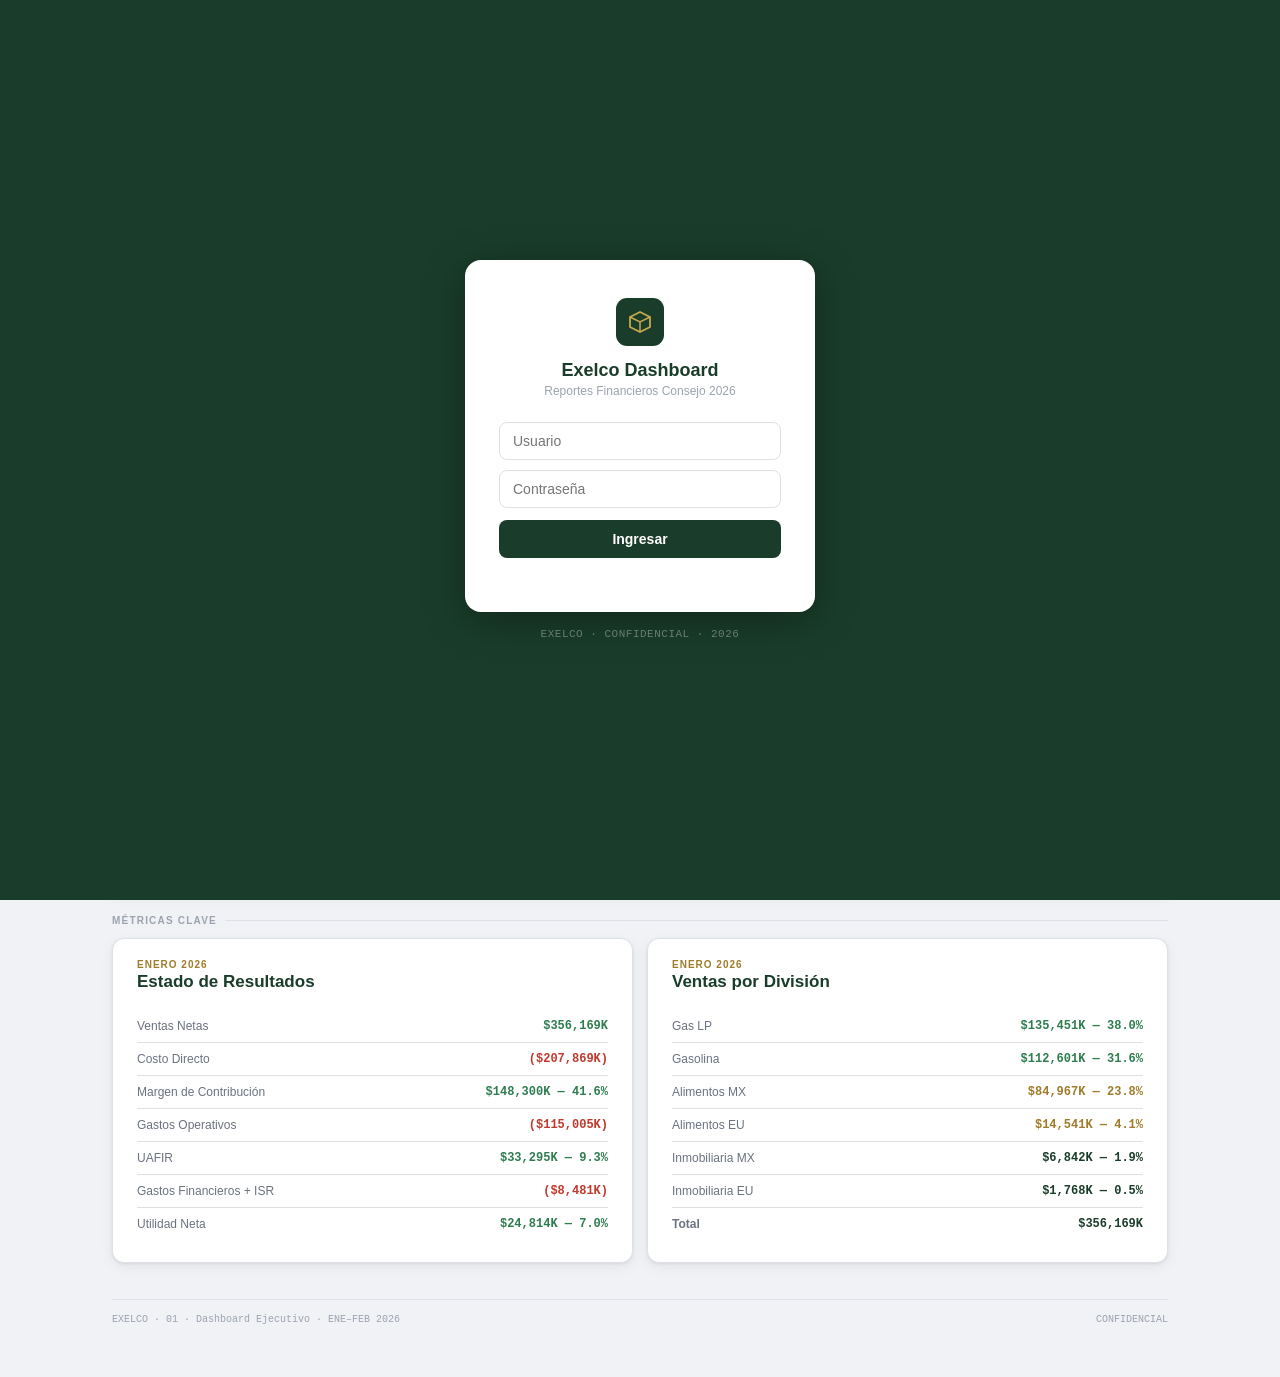
==== 01_resumen.html @ ba6253e7 "Add files via upload" ====
<!DOCTYPE html>
<html lang="es">
<head>
<meta charset="UTF-8"><meta name="viewport" content="width=device-width,initial-scale=1">
<title>01 · Dashboard Ejecutivo — Exelco 2026</title>
<link rel="stylesheet" href="styles.css">
<script src="auth.js"></script>
<script src="chart.min.js"></script>
</head>
<body>

<div id="lov">
  <div class="lbox">
    <div class="llogo"><svg width="24" height="24" viewBox="0 0 24 24" fill="none"><path d="M12 2L2 7v10l10 5 10-5V7L12 2z" stroke="#c9a84c" stroke-width="1.8" fill="none"/><path d="M12 22V12M2 7l10 5 10-5" stroke="#c9a84c" stroke-width="1.5"/></svg></div>
    <h2>Exelco Dashboard</h2><p>Reportes Financieros Consejo 2026</p>
    <input id="lu" class="lf" type="text" placeholder="Usuario" autocomplete="username">
    <input id="lp" class="lf" type="password" placeholder="Contraseña" autocomplete="current-password">
    <button class="lbtn" onclick="doLogin()">Ingresar</button>
    <div id="lerr" class="lerr"></div>
  </div>
  <div class="lbadge">EXELCO · CONFIDENCIAL · 2026</div>
</div>

<nav class="topbar">
  <div class="tb-logo">
    <svg width="20" height="20" viewBox="0 0 24 24" fill="none"><path d="M12 2L2 7v10l10 5 10-5V7L12 2z" stroke="#c9a84c" stroke-width="1.8" fill="none"/><path d="M12 22V12M2 7l10 5 10-5" stroke="#c9a84c" stroke-width="1.5"/></svg>
    <span class="tb-brand">EXELCO</span>
  </div>
  <div class="tb-nav">
    <a href="index.html" class="tb-link">Inicio</a>
    <a href="01_resumen.html" class="tb-link active">01 · Resumen</a>
    <a href="02_ventas.html" class="tb-link">02 · Ventas</a>
    <a href="03_pl_bridge.html" class="tb-link">03 · P&L</a>
    <a href="04_divisiones.html" class="tb-link">04 · Divisiones</a>
    <a href="05_energia.html" class="tb-link">05 · Energía</a>
    <a href="06_alimentos.html" class="tb-link">06 · Alimentos</a>
    <a href="07_inmobiliaria.html" class="tb-link">07 · Inmobiliaria</a>
    <a href="08_flujo.html" class="tb-link">08 · Flujo</a>
    <a href="09_deuda.html" class="tb-link">09 · Deuda</a>
    <a href="10_operaciones.html" class="tb-link">10 · Operaciones</a>
    <a href="11_cartera.html" class="tb-link">11 · Cartera</a>
  </div>
  <div class="tb-right">
    <span class="badge-c">ENE–FEB 2026</span>
    <button class="logoutb" onclick="doLogout()">Salir</button>
  </div>
</nav>

<main class="page">
  <div class="ph">
    <div class="ey">01 · Dashboard Ejecutivo</div>
    <h1>Resumen Financiero Consolidado</h1>
    <p class="sub">Indicadores clave de desempeño — Enero y Febrero 2026</p>
  </div>

  <!-- MONTH TABS -->
  <div class="mtabs">
    <button class="mtab on" onclick="goM('ene',this)">Enero 2026</button>
    <button class="mtab" onclick="goM('feb',this)">Febrero 2026</button>
    <button class="mtab" onclick="goM('cmp',this)">Ene vs Feb</button>
  </div>

  <!-- ENERO -->
  <div id="m-ene" class="mpnl on">
    <div class="kpis kpis4">
      <div class="kpi cg"><div class="lb">Ventas Netas</div><div class="vl">356,169</div><div class="dl neu">Miles MXN</div></div>
      <div class="kpi cgo"><div class="lb">UAFIR</div><div class="vl">33,295</div><div class="dl pos">Margen 9.3%</div></div>
      <div class="kpi cn"><div class="lb">UAFIR con Flujo Libre</div><div class="vl">40,173</div><div class="dl pos">Margen 11.3%</div></div>
      <div class="kpi cg"><div class="lb">Utilidad Neta</div><div class="vl">24,814</div><div class="dl pos">Margen 7.0%</div></div>
    </div>
    <div class="kpis kpis4">
      <div class="kpi cgr"><div class="lb">Costo Directo</div><div class="vl">207,869</div><div class="dl neu">58.4% de ventas</div></div>
      <div class="kpi cg"><div class="lb">Margen de Contribución</div><div class="vl">148,300</div><div class="dl pos">41.6% de ventas</div></div>
      <div class="kpi cgr"><div class="lb">Gastos Operativos</div><div class="vl">115,005</div><div class="dl neu">32.3% de ventas</div></div>
      <div class="kpi cgr"><div class="lb">Tipo de Cambio Prom.</div><div class="vl">17.33</div><div class="dl neu">MXN / USD</div></div>
    </div>

    <div class="cc">
      <div class="cc-head">
        <div><div class="ey">Enero 2026</div><h2>Composición del P&L</h2><p>De ventas a utilidad neta</p></div>
        <div class="leg">
          <div class="li"><div class="ld" style="background:#2e7d4f"></div>Ingresos / Positivo</div>
          <div class="li"><div class="ld" style="background:#c0392b"></div>Costos / Negativo</div>
        </div>
      </div>
      <div class="cw cw-md"><canvas id="plEne"></canvas></div>
      <div class="ins">
        <strong>Enero 2026:</strong> Ventas de <strong>$356,169K</strong> con margen de contribución del <strong>41.6%</strong>.
        Los gastos operativos de $115,005K comprimen el UAFIR a <strong>$33,295K (9.3%)</strong>.
        Tras gastos financieros e impuestos de $8,481K, la utilidad neta queda en <strong>$24,814K (7.0%)</strong>.
      </div>
    </div>

    <div class="sdiv">Métricas Clave</div>
    <div class="g2">
      <div class="cc" style="margin-bottom:0">
        <div class="cc-head"><div><div class="ey">Enero 2026</div><h2>Estado de Resultados</h2></div></div>
        <div class="mrow"><span class="mk">Ventas Netas</span><span class="mv p">$356,169K</span></div>
        <div class="mrow"><span class="mk">Costo Directo</span><span class="mv r">($207,869K)</span></div>
        <div class="mrow"><span class="mk">Margen de Contribución</span><span class="mv p">$148,300K — 41.6%</span></div>
        <div class="mrow"><span class="mk">Gastos Operativos</span><span class="mv r">($115,005K)</span></div>
        <div class="mrow"><span class="mk">UAFIR</span><span class="mv p">$33,295K — 9.3%</span></div>
        <div class="mrow"><span class="mk">Gastos Financieros + ISR</span><span class="mv r">($8,481K)</span></div>
        <div class="mrow"><span class="mk">Utilidad Neta</span><span class="mv p">$24,814K — 7.0%</span></div>
      </div>
      <div class="cc" style="margin-bottom:0">
        <div class="cc-head"><div><div class="ey">Enero 2026</div><h2>Ventas por División</h2></div></div>
        <div class="mrow"><span class="mk">Gas LP</span><span class="mv p">$135,451K — 38.0%</span></div>
        <div class="mrow"><span class="mk">Gasolina</span><span class="mv p">$112,601K — 31.6%</span></div>
        <div class="mrow"><span class="mk">Alimentos MX</span><span class="mv go">$84,967K — 23.8%</span></div>
        <div class="mrow"><span class="mk">Alimentos EU</span><span class="mv go">$14,541K — 4.1%</span></div>
        <div class="mrow"><span class="mk">Inmobiliaria MX</span><span class="mv">$6,842K — 1.9%</span></div>
        <div class="mrow"><span class="mk">Inmobiliaria EU</span><span class="mv">$1,768K — 0.5%</span></div>
        <div class="mrow"><span class="mk" style="font-weight:700">Total</span><span class="mv p" style="color:#1a3d2b">$356,169K</span></div>
      </div>
    </div>
  </div>

  <!-- FEBRERO -->
  <div id="m-feb" class="mpnl">
    <div class="kpis kpis4">
      <div class="kpi cr"><div class="lb">Ventas Netas</div><div class="vl">310,593</div><div class="dl neg">▼ −12.8% vs Ene</div></div>
      <div class="kpi cr"><div class="lb">UAFIR</div><div class="vl">17,338</div><div class="dl neg">Margen 5.6%</div></div>
      <div class="kpi cn"><div class="lb">UAFIR con Flujo Libre</div><div class="vl">24,324</div><div class="dl neg">Margen 7.8%</div></div>
      <div class="kpi cr"><div class="lb">Utilidad Neta</div><div class="vl">8,900</div><div class="dl neg">Margen 2.9%</div></div>
    </div>
    <div class="kpis kpis4">
      <div class="kpi cgr"><div class="lb">Costo Directo</div><div class="vl">184,196</div><div class="dl neu">59.3% de ventas</div></div>
      <div class="kpi cg"><div class="lb">Margen de Contribución</div><div class="vl">126,397</div><div class="dl neg">40.7% de ventas</div></div>
      <div class="kpi cgr"><div class="lb">Gastos Operativos</div><div class="vl">109,059</div><div class="dl neu">35.1% de ventas</div></div>
      <div class="kpi cgr"><div class="lb">Tipo de Cambio Prom.</div><div class="vl">17.22</div><div class="dl neg">▼ −0.65% vs Ene</div></div>
    </div>

    <div class="cc">
      <div class="cc-head">
        <div><div class="ey">Febrero 2026</div><h2>Composición del P&L</h2><p>De ventas a utilidad neta</p></div>
        <div class="leg">
          <div class="li"><div class="ld" style="background:#2e7d4f"></div>Ingresos / Positivo</div>
          <div class="li"><div class="ld" style="background:#c0392b"></div>Costos / Negativo</div>
        </div>
      </div>
      <div class="cw cw-md"><canvas id="plFeb"></canvas></div>
      <div class="ins">
        <strong>Febrero 2026:</strong> Las ventas caen a <strong>$310,593K (−12.8%)</strong> respecto a enero.
        El margen de contribución baja a <strong>40.7%</strong> y los gastos operativos de $109,059K representan el <strong>35.1%</strong> de ventas.
        La utilidad neta se comprime drásticamente a <strong>$8,900K (2.9%)</strong>, una caída del <strong>−64.1%</strong> vs enero.
      </div>
    </div>

    <div class="sdiv">Métricas Clave</div>
    <div class="g2">
      <div class="cc" style="margin-bottom:0">
        <div class="cc-head"><div><div class="ey">Febrero 2026</div><h2>Estado de Resultados</h2></div></div>
        <div class="mrow"><span class="mk">Ventas Netas</span><span class="mv r">$310,593K</span></div>
        <div class="mrow"><span class="mk">Costo Directo</span><span class="mv r">($184,196K)</span></div>
        <div class="mrow"><span class="mk">Margen de Contribución</span><span class="mv go">$126,397K — 40.7%</span></div>
        <div class="mrow"><span class="mk">Gastos Operativos</span><span class="mv r">($109,059K)</span></div>
        <div class="mrow"><span class="mk">UAFIR</span><span class="mv r">$17,338K — 5.6%</span></div>
        <div class="mrow"><span class="mk">Gastos Financieros + ISR</span><span class="mv r">($8,438K)</span></div>
        <div class="mrow"><span class="mk">Utilidad Neta</span><span class="mv r">$8,900K — 2.9%</span></div>
      </div>
      <div class="cc" style="margin-bottom:0">
        <div class="cc-head"><div><div class="ey">Febrero 2026</div><h2>Ventas por División</h2></div></div>
        <div class="mrow"><span class="mk">Gas LP</span><span class="mv r">$112,366K — 36.2%</span></div>
        <div class="mrow"><span class="mk">Gasolina</span><span class="mv go">$106,685K — 34.3%</span></div>
        <div class="mrow"><span class="mk">Alimentos MX</span><span class="mv r">$69,036K — 22.2%</span></div>
        <div class="mrow"><span class="mk">Alimentos EU</span><span class="mv go">$13,879K — 4.5%</span></div>
        <div class="mrow"><span class="mk">Inmobiliaria MX</span><span class="mv">$6,870K — 2.2%</span></div>
        <div class="mrow"><span class="mk">Inmobiliaria EU</span><span class="mv">$1,756K — 0.6%</span></div>
        <div class="mrow"><span class="mk" style="font-weight:700">Total</span><span class="mv r">$310,593K</span></div>
      </div>
    </div>
  </div>

  <!-- COMPARATIVO -->
  <div id="m-cmp" class="mpnl">
    <div class="kpis kpis4">
      <div class="kpi cr"><div class="lb">Δ Ventas</div><div class="vl">−45,576</div><div class="dl neg">▼ −12.8%</div></div>
      <div class="kpi cr"><div class="lb">Δ UAFIR</div><div class="vl">−15,957</div><div class="dl neg">▼ −47.9%</div></div>
      <div class="kpi cr"><div class="lb">Δ UAFIR FL</div><div class="vl">−15,849</div><div class="dl neg">▼ −39.5%</div></div>
      <div class="kpi cr"><div class="lb">Δ Utilidad Neta</div><div class="vl">−15,914</div><div class="dl neg">▼ −64.1%</div></div>
    </div>

    <div class="cc">
      <div class="cc-head">
        <div><div class="ey">Ene vs Feb 2026</div><h2>Comparativo de KPIs</h2><p>Enero contra Febrero 2026</p></div>
        <div class="leg">
          <div class="li"><div class="ld" style="background:#1a3d2b"></div>Enero 2026</div>
          <div class="li"><div class="ld" style="background:#c0392b"></div>Febrero 2026</div>
        </div>
      </div>
      <div class="cw"><canvas id="cmpChart"></canvas></div>
      <div class="ins">
        <strong>Caída sistémica en febrero:</strong> Todas las métricas clave muestran deterioro. Las ventas caen <strong>−12.8%</strong>,
        pero el impacto en rentabilidad es desproporcionado: el UAFIR cae <strong>−47.9%</strong> y la utilidad neta
        colapsa <strong>−64.1%</strong>, evidenciando el alto apalancamiento operativo de la empresa.
      </div>
    </div>

    <div class="sdiv">Tabla Comparativa Detallada</div>
    <div class="cc">
      <table class="dtbl">
        <thead>
          <tr>
            <th>Métrica</th>
            <th style="text-align:right">Enero 2026</th>
            <th style="text-align:right">Febrero 2026</th>
            <th style="text-align:right">Variación $</th>
            <th style="text-align:right">Variación %</th>
          </tr>
        </thead>
        <tbody>
          <tr><td class="metric">Ventas Netas</td><td style="text-align:right" class="ng">356,169</td><td style="text-align:right" class="nr">310,593</td><td style="text-align:right" class="nr">−45,576</td><td style="text-align:right"><span class="badge r">−12.8%</span></td></tr>
          <tr><td class="metric">Costo Directo</td><td style="text-align:right" class="nr">207,869</td><td style="text-align:right" class="nr">184,196</td><td style="text-align:right" class="ng">−23,673</td><td style="text-align:right"><span class="badge g">−11.4%</span></td></tr>
          <tr><td class="metric">Margen de Contribución</td><td style="text-align:right" class="ng">148,300</td><td style="text-align:right" class="nr">126,397</td><td style="text-align:right" class="nr">−21,903</td><td style="text-align:right"><span class="badge r">−14.8%</span></td></tr>
          <tr><td class="metric">% Margen</td><td style="text-align:right">41.6%</td><td style="text-align:right">40.7%</td><td style="text-align:right">−0.9 pp</td><td style="text-align:right">—</td></tr>
          <tr><td class="metric">Gastos Operativos</td><td style="text-align:right" class="nr">115,005</td><td style="text-align:right" class="nr">109,059</td><td style="text-align:right" class="ng">−5,946</td><td style="text-align:right"><span class="badge g">−5.2%</span></td></tr>
          <tr><td class="metric fw7">UAFIR</td><td style="text-align:right" class="ng fw7">33,295</td><td style="text-align:right" class="nr fw7">17,338</td><td style="text-align:right" class="nr fw7">−15,957</td><td style="text-align:right"><span class="badge r">−47.9%</span></td></tr>
          <tr><td class="metric">UAFIR FL</td><td style="text-align:right" class="ng">40,173</td><td style="text-align:right" class="nr">24,324</td><td style="text-align:right" class="nr">−15,849</td><td style="text-align:right"><span class="badge r">−39.5%</span></td></tr>
          <tr><td class="metric fw7">Utilidad Neta</td><td style="text-align:right" class="ng fw7">24,814</td><td style="text-align:right" class="nr fw7">8,900</td><td style="text-align:right" class="nr fw7">−15,914</td><td style="text-align:right"><span class="badge r">−64.1%</span></td></tr>
          <tr><td class="metric">Tipo de Cambio</td><td style="text-align:right">17.3310</td><td style="text-align:right">17.2193</td><td style="text-align:right" class="nr">−0.1117</td><td style="text-align:right"><span class="badge r">−0.6%</span></td></tr>
        </tbody>
      </table>
    </div>
  </div>

  <div class="foot">
    <span>EXELCO · 01 · Dashboard Ejecutivo · ENE–FEB 2026</span>
    <span>CONFIDENCIAL</span>
  </div>
</main>

<script>
const G = {g800:'#1a3d2b',g700:'#1f5c37',g600:'#2e7d4f',gold:'#c9a84c',navy:'#1e3a5f',red:'#c0392b',gray:'#9ca3af'};

// P&L waterfall helper
function makeWaterfall(ctx, labels, vals, colors){
  const bases=[];let run=0;
  vals.forEach((v,i)=>{
    if(i===0||i===vals.length-1){bases.push(0);}
    else{bases.push(run);}
    if(v>0)run+=v; else run+=v;
  });
  // recalc properly
  const b2=[]; let cum=0;
  vals.forEach((v,i)=>{
    if(i===0){b2.push(0);cum=v;}
    else if(i===vals.length-1){b2.push(0);}
    else{
      if(v<0){b2.push(cum+v);cum+=v;}
      else{b2.push(cum);cum+=v;}
    }
  });
  return new Chart(ctx,{
    type:'bar',
    data:{
      labels,
      datasets:[
        {data:b2,backgroundColor:'transparent',stack:'s'},
        {data:vals.map(v=>Math.abs(v)),backgroundColor:colors,stack:'s',borderRadius:3}
      ]
    },
    options:{
      responsive:true,maintainAspectRatio:false,
      plugins:{legend:{display:false},tooltip:{callbacks:{label:c=>c.datasetIndex===1?'$'+vals[c.dataIndex].toLocaleString()+'K':''}}},
      scales:{x:{stacked:true,grid:{display:false}},y:{stacked:true,grid:{color:'#f0f0f0'},ticks:{callback:v=>v.toLocaleString()}}}
    }
  });
}

document.addEventListener('DOMContentLoaded',()=>{
  const eneVals=[356169,-207869,148300,-115005,33295,-8481,24814];
  const eneColors=[G.g600,G.red,G.g600,G.red,G.g600,G.red,G.g800];
  const eneLabels=['Ventas','Costo Dir.','M. Contrib.','OpEx','UAFIR','Fin+ISR','Ut. Neta'];
  makeWaterfall(document.getElementById('plEne'),eneLabels,eneVals,eneColors);

  const febVals=[310593,-184196,126397,-109059,17338,-8438,8900];
  const febColors=[G.red,G.red,G.red,G.red,G.red,G.red,G.red];
  makeWaterfall(document.getElementById('plFeb'),eneLabels,febVals,febColors);

  new Chart(document.getElementById('cmpChart'),{
    type:'bar',
    data:{
      labels:['Ventas Netas','UAFIR','UAFIR FL','Utilidad Neta'],
      datasets:[
        {label:'Enero 2026',data:[356169,33295,40173,24814],backgroundColor:G.g800,borderRadius:4},
        {label:'Febrero 2026',data:[310593,17338,24324,8900],backgroundColor:G.red,borderRadius:4}
      ]
    },
    options:{
      responsive:true,maintainAspectRatio:false,
      plugins:{legend:{display:false}},
      scales:{x:{grid:{display:false}},y:{grid:{color:'#f0f0f0'},ticks:{callback:v=>v.toLocaleString()}}}
    }
  });
});
</script>
</body>
</html>
---- styles.css ----
/* ═══════════════════════════════════════════
   EXELCO BRAND TOKENS & SHARED STYLES 2026
═══════════════════════════════════════════ */
:root{
  --g900:#0d1f16;--g800:#1a3d2b;--g700:#1f5c37;--g600:#2e7d4f;
  --g100:#e8f4ec;--g050:#f4faf6;
  --gold:#c9a84c;--gold-d:#a07c2a;--gold-l:#f5ecd0;
  --navy:#1e3a5f;--navy-l:#2b4f82;
  --gbar:#9b9ea0;
  --gray100:#f5f5f5;--gray200:#e9e9e9;--gray400:#9ca3af;
  --gray600:#6b7280;--gray800:#1f2937;
  --red:#c0392b;--red-l:#fde8e6;
  --amber:#d97706;--amber-l:#fef3c7;
  --bg:#f0f2f5;--card:#fff;--brd:#dde1e7;
  --sh:0 1px 3px rgba(0,0,0,.07),0 4px 14px rgba(0,0,0,.06);
  --r:10px;--tr:.16s cubic-bezier(.4,0,.2,1);
}
*,*::before,*::after{box-sizing:border-box;margin:0;padding:0}
body{font-family:'Inter',-apple-system,BlinkMacSystemFont,'Segoe UI',sans-serif;background:var(--bg);color:var(--gray800);min-height:100vh}
button{cursor:pointer;font-family:inherit;border:none;background:none}

/* LOGIN */
#lov{position:fixed;inset:0;z-index:9999;background:var(--g800);display:flex;align-items:center;justify-content:center;flex-direction:column;gap:0}
#lov.hide{display:none}
.lbox{background:#fff;border-radius:16px;padding:38px 34px 30px;width:100%;max-width:350px;box-shadow:0 8px 40px rgba(0,0,0,.35);text-align:center}
.llogo{width:48px;height:48px;background:var(--g800);border-radius:11px;display:flex;align-items:center;justify-content:center;margin:0 auto 14px}
.lbox h2{font-size:18px;font-weight:800;color:var(--g800);margin-bottom:3px}
.lbox p{font-size:12px;color:var(--gray400);margin-bottom:24px}
.lf{width:100%;padding:10px 13px;border:1.5px solid var(--brd);border-radius:8px;font-size:14px;font-family:inherit;color:var(--gray800);outline:none;transition:border var(--tr);margin-bottom:10px;display:block}
.lf:focus{border-color:var(--g700)}
.lbtn{width:100%;padding:11px;background:var(--g800);color:#fff;border-radius:8px;font-size:14px;font-weight:700;transition:background var(--tr);margin-top:2px}
.lbtn:hover{background:var(--g700)}
.lerr{font-size:12px;color:var(--red);margin-top:9px;min-height:15px;font-weight:500}
.lbadge{margin-top:16px;font-size:11px;color:rgba(255,255,255,.35);font-family:'Courier New',monospace;letter-spacing:.5px}

/* TOPBAR */
.topbar{background:var(--g900);border-bottom:3px solid var(--gold);height:50px;padding:0 16px;display:flex;align-items:center;gap:0;position:sticky;top:0;z-index:100;box-shadow:0 2px 12px rgba(0,0,0,.3);overflow:hidden}
.tb-logo{display:flex;align-items:center;gap:8px;padding:0 12px 0 4px;border-right:1px solid rgba(255,255,255,.12);margin-right:8px;flex-shrink:0}
.tb-brand{font-size:14px;font-weight:800;color:#fff;letter-spacing:-.2px}
.tb-nav{display:flex;gap:0;overflow-x:auto;flex:1;scrollbar-width:none}
.tb-nav::-webkit-scrollbar{display:none}
.tb-link{font-size:11px;font-weight:600;color:rgba(255,255,255,.55);padding:0 11px;height:50px;display:flex;align-items:center;white-space:nowrap;border-bottom:2px solid transparent;transition:all var(--tr);text-decoration:none}
.tb-link:hover{color:rgba(255,255,255,.9);background:rgba(255,255,255,.06)}
.tb-link.active{color:var(--gold);border-bottom-color:var(--gold)}
.tb-right{display:flex;align-items:center;gap:8px;flex-shrink:0;margin-left:8px;padding-left:8px;border-left:1px solid rgba(255,255,255,.12)}
.badge-c{background:rgba(201,168,76,.18);color:var(--gold);border:1px solid rgba(201,168,76,.3);font-size:10px;padding:2px 8px;border-radius:20px;font-family:'Courier New',monospace;letter-spacing:.4px;font-weight:600}
.logoutb{font-size:11px;color:rgba(255,255,255,.4);padding:3px 9px;border:1px solid rgba(255,255,255,.14);border-radius:5px;transition:all var(--tr)}
.logoutb:hover{color:rgba(255,255,255,.75);border-color:rgba(255,255,255,.28)}
.accent-bar{height:3px;background:linear-gradient(90deg,var(--gold) 0%,#e8d5a0 55%,transparent 100%)}

/* PAGE */
.page{max-width:1100px;margin:0 auto;padding:24px 22px 52px}
.ph{margin-bottom:22px}
.ph .ey{font-size:10px;text-transform:uppercase;letter-spacing:1.3px;color:var(--gold-d);font-weight:700;margin-bottom:4px}
.ph h1{font-size:22px;font-weight:800;color:var(--g800);line-height:1.2}
.ph .sub{font-size:12px;color:var(--gray600);margin-top:3px}

/* MONTH TABS */
.mtabs{display:flex;gap:3px;background:var(--gray200);padding:3px;border-radius:9px;width:fit-content;margin-bottom:22px}
.mtab{padding:7px 20px;border-radius:6px;font-size:12px;font-weight:600;color:var(--gray600);transition:all var(--tr)}
.mtab:hover{background:rgba(255,255,255,.6);color:var(--g800)}
.mtab.on{background:var(--g800);color:#fff;box-shadow:0 2px 7px rgba(26,61,43,.3)}
.mpnl{display:none}.mpnl.on{display:block}

/* KPI STRIP */
.kpis{display:grid;grid-template-columns:repeat(3,1fr);gap:12px;margin-bottom:18px}
.kpis4{grid-template-columns:repeat(4,1fr)}
.kpi{background:var(--card);border:1px solid var(--brd);border-radius:var(--r);padding:15px 17px;box-shadow:var(--sh);position:relative;overflow:hidden}
.kpi::before{content:'';position:absolute;top:0;left:0;right:0;height:3px}
.kpi.cg::before{background:var(--g600)}.kpi.cn::before{background:var(--navy)}
.kpi.cgr::before{background:var(--gbar)}.kpi.cr::before{background:var(--red)}
.kpi.cgo::before{background:var(--gold)}.kpi.cam::before{background:var(--amber)}
.kpi .lb{font-size:10px;text-transform:uppercase;letter-spacing:.8px;color:var(--gray400);font-weight:700;margin-bottom:5px}
.kpi .vl{font-size:24px;font-weight:800;line-height:1;font-family:'Courier New',monospace}
.kpi.cg .vl{color:var(--g700)}.kpi.cn .vl{color:var(--navy)}
.kpi.cgr .vl{color:var(--gbar)}.kpi.cr .vl{color:var(--red)}
.kpi.cgo .vl{color:var(--gold-d)}.kpi.cam .vl{color:var(--amber)}
.kpi .dl{font-size:11px;font-weight:600;margin-top:6px;display:flex;align-items:center;gap:4px}
.dl.neg{color:var(--red)}.dl.pos{color:var(--g600)}.dl.neu{color:var(--gray600)}

/* CHART CARD */
.cc{background:var(--card);border:1px solid var(--brd);border-radius:12px;box-shadow:var(--sh);padding:20px 24px 22px;margin-bottom:14px}
.cc-head{display:flex;align-items:flex-start;justify-content:space-between;margin-bottom:18px;flex-wrap:wrap;gap:10px}
.cc-head .ey{font-size:10px;text-transform:uppercase;letter-spacing:1px;color:var(--gold-d);font-weight:700;margin-bottom:2px}
.cc-head h2{font-size:17px;font-weight:800;color:var(--g800)}
.cc-head p{font-size:12px;color:var(--gray600);margin-top:2px}
.leg{display:flex;gap:12px;flex-wrap:wrap;align-self:flex-start}
.li{display:flex;align-items:center;gap:5px;font-size:11px;color:var(--gray600);font-weight:500}
.ld{width:10px;height:10px;border-radius:2px;flex-shrink:0}
.cw{position:relative;height:320px}
.cw-sm{height:220px}.cw-md{height:280px}.cw-lg{height:380px}

/* INSIGHT BOX */
.ins{background:var(--g050);border-left:4px solid var(--gold);border-radius:0 7px 7px 0;padding:12px 16px;margin-top:14px;font-size:12px;color:var(--gray800);line-height:1.65}
.ins strong{color:var(--g800)}

/* GRIDS */
.g2{display:grid;grid-template-columns:1fr 1fr;gap:14px;margin-bottom:14px}
.g3{display:grid;grid-template-columns:repeat(3,1fr);gap:14px;margin-bottom:14px}

/* METRIC ROW */
.mrow{display:flex;justify-content:space-between;align-items:center;padding:9px 0;border-bottom:1px solid var(--brd)}
.mrow:last-child{border-bottom:none}
.mrow .mk{font-size:12px;color:var(--gray600);font-weight:500}
.mrow .mv{font-size:12px;font-weight:700;font-family:'Courier New',monospace;color:var(--g800)}
.mrow .mv.r{color:var(--red)}.mrow .mv.go{color:var(--gold-d)}.mrow .mv.p{color:var(--g600)}

/* DIVISION CARD */
.divc{background:var(--card);border:1px solid var(--brd);border-radius:var(--r);padding:18px 20px;box-shadow:var(--sh)}
.divc .dtitle{font-size:14px;font-weight:800;color:var(--g800);margin-bottom:3px}
.divc .dsub{font-size:11px;color:var(--gray600);margin-bottom:12px}
.divc .dval{font-size:22px;font-weight:800;font-family:'Courier New',monospace;color:var(--g800)}
.dmarg{display:inline-block;font-size:12px;font-weight:700;padding:3px 10px;border-radius:20px;margin-top:6px}
.dmarg.g{background:var(--g100);color:var(--g700)}
.dmarg.go{background:var(--gold-l);color:var(--gold-d)}
.dmarg.n{background:#e8f0fa;color:var(--navy)}

/* SECTION LABEL */
.sdiv{font-size:10px;text-transform:uppercase;letter-spacing:1.2px;color:var(--gray400);font-weight:700;margin:20px 0 12px;display:flex;align-items:center;gap:8px}
.sdiv::after{content:'';flex:1;height:1px;background:var(--brd)}

/* TABLE */
.dtbl{width:100%;border-collapse:collapse;font-size:12px}
.dtbl th{padding:8px 12px;text-align:left;font-size:10px;text-transform:uppercase;letter-spacing:.7px;background:var(--gray100);color:var(--gray600);font-family:inherit;font-weight:700}
.dtbl th:first-child{border-radius:6px 0 0 6px}.dtbl th:last-child{border-radius:0 6px 6px 0}
.dtbl td{padding:9px 12px;border-bottom:1px solid var(--brd);font-family:'Courier New',monospace}
.dtbl tbody tr:last-child td{border-bottom:none}
.dtbl .metric{font-family:inherit;font-weight:600;color:var(--gray800)}
.dtbl .ng{color:var(--g700)}.dtbl .nr{color:var(--red)}.dtbl .ngo{color:var(--gold-d)}.dtbl .np{color:var(--g600)}
.dtbl .fw7{font-weight:700}
.badge{display:inline-block;font-size:10px;font-weight:700;padding:2px 8px;border-radius:4px;font-family:inherit}
.badge.g{background:var(--g100);color:var(--g700)}
.badge.r{background:var(--red-l);color:var(--red)}
.badge.go{background:var(--gold-l);color:var(--gold-d)}

/* PROGRESS BAR */
.prog-row{display:flex;align-items:center;gap:10px;margin-bottom:8px}
.prog-lbl{font-size:11px;color:var(--gray800);font-weight:500;width:130px;flex-shrink:0}
.prog-bar{flex:1;height:7px;background:var(--gray200);border-radius:4px;overflow:hidden}
.prog-fill{height:100%;border-radius:4px}
.prog-val{font-size:11px;font-weight:700;font-family:'Courier New',monospace;width:50px;text-align:right;flex-shrink:0}

/* FOOTER */
.foot{margin-top:36px;padding-top:14px;border-top:1px solid var(--brd);display:flex;justify-content:space-between;align-items:center;font-size:10px;color:var(--gray400);font-family:'Courier New',monospace;flex-wrap:wrap;gap:6px}

/* INDEX CARDS */
.hub{display:grid;grid-template-columns:repeat(auto-fill,minmax(220px,1fr));gap:16px;margin-top:24px}
.hub-card{background:var(--card);border:1px solid var(--brd);border-radius:12px;padding:20px;box-shadow:var(--sh);text-decoration:none;color:inherit;transition:all var(--tr);display:block}
.hub-card:hover{transform:translateY(-2px);box-shadow:0 4px 20px rgba(0,0,0,.12);border-color:var(--gold)}
.hub-card .hnum{font-size:11px;font-weight:700;color:var(--gold-d);margin-bottom:6px;font-family:'Courier New',monospace}
.hub-card .hico{font-size:28px;margin-bottom:8px}
.hub-card .htitle{font-size:14px;font-weight:800;color:var(--g800);margin-bottom:4px}
.hub-card .hdesc{font-size:11px;color:var(--gray600);line-height:1.5}
.hub-card .hbadge{margin-top:12px;font-size:10px;font-weight:600;padding:3px 8px;border-radius:20px;background:var(--g100);color:var(--g700);display:inline-block}

@media(max-width:680px){
  .kpis,.kpis4{grid-template-columns:1fr 1fr}
  .g2,.g3{grid-template-columns:1fr}
  .mtab{padding:6px 12px;font-size:11px}
}
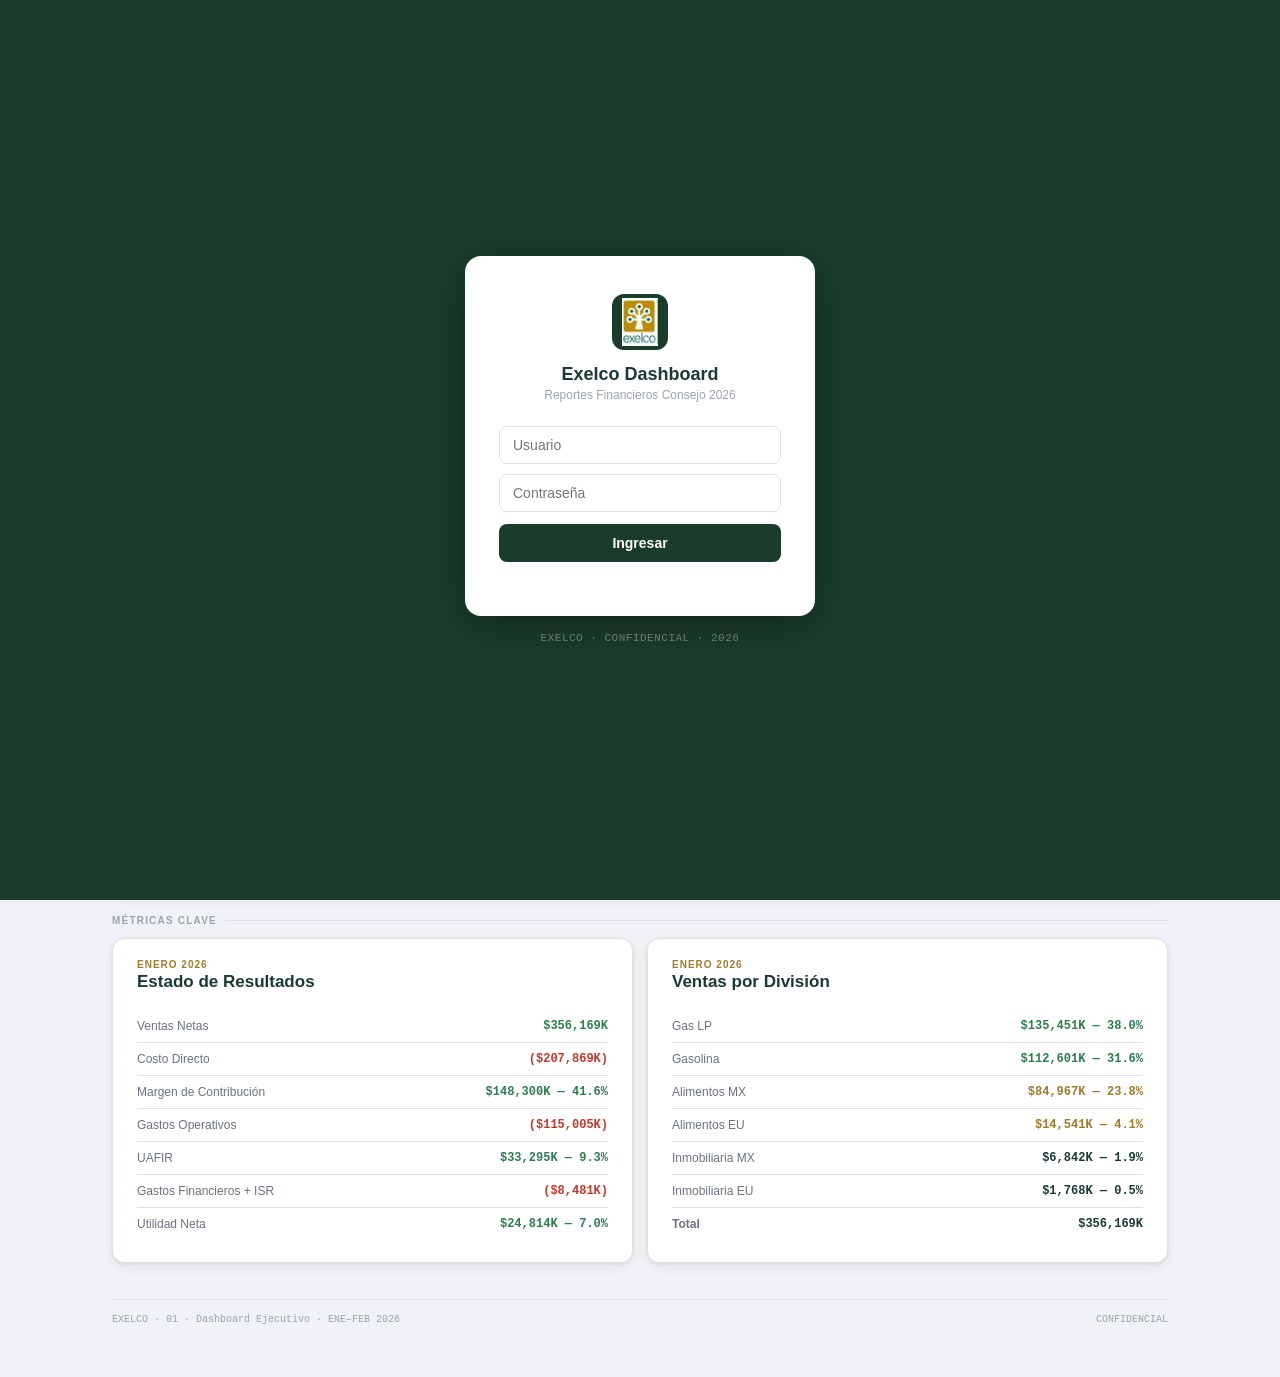
==== commit 1047f1f9: "Add files via upload" ====
--- a/01_resumen.html
+++ b/01_resumen.html
@@ -2,6 +2,7 @@
 <html lang="es">
 <head>
 <meta charset="UTF-8"><meta name="viewport" content="width=device-width,initial-scale=1">
+<link rel="icon" href="exelco.ico" type="image/x-icon">
 <title>01 · Dashboard Ejecutivo — Exelco 2026</title>
 <link rel="stylesheet" href="styles.css">
 <script src="auth.js"></script>
@@ -11,7 +12,7 @@
 
 <div id="lov">
   <div class="lbox">
-    <div class="llogo"><svg width="24" height="24" viewBox="0 0 24 24" fill="none"><path d="M12 2L2 7v10l10 5 10-5V7L12 2z" stroke="#c9a84c" stroke-width="1.8" fill="none"/><path d="M12 22V12M2 7l10 5 10-5" stroke="#c9a84c" stroke-width="1.5"/></svg></div>
+    <div class="llogo"><img src="exelco.ico" class="lico-img" alt="Exelco"></div>
     <h2>Exelco Dashboard</h2><p>Reportes Financieros Consejo 2026</p>
     <input id="lu" class="lf" type="text" placeholder="Usuario" autocomplete="username">
     <input id="lp" class="lf" type="password" placeholder="Contraseña" autocomplete="current-password">
@@ -23,7 +24,7 @@
 
 <nav class="topbar">
   <div class="tb-logo">
-    <svg width="20" height="20" viewBox="0 0 24 24" fill="none"><path d="M12 2L2 7v10l10 5 10-5V7L12 2z" stroke="#c9a84c" stroke-width="1.8" fill="none"/><path d="M12 22V12M2 7l10 5 10-5" stroke="#c9a84c" stroke-width="1.5"/></svg>
+    <img src="exelco.ico" class="tb-ico" alt="Exelco">
     <span class="tb-brand">EXELCO</span>
   </div>
   <div class="tb-nav">
--- a/styles.css
+++ b/styles.css
@@ -23,7 +23,8 @@
 #lov{position:fixed;inset:0;z-index:9999;background:var(--g800);display:flex;align-items:center;justify-content:center;flex-direction:column;gap:0}
 #lov.hide{display:none}
 .lbox{background:#fff;border-radius:16px;padding:38px 34px 30px;width:100%;max-width:350px;box-shadow:0 8px 40px rgba(0,0,0,.35);text-align:center}
-.llogo{width:48px;height:48px;background:var(--g800);border-radius:11px;display:flex;align-items:center;justify-content:center;margin:0 auto 14px}
+.llogo{width:56px;height:56px;background:var(--g800);border-radius:12px;display:flex;align-items:center;justify-content:center;margin:0 auto 14px;overflow:hidden;padding:4px}
+.lico-img{width:100%;height:100%;object-fit:contain;display:block}
 .lbox h2{font-size:18px;font-weight:800;color:var(--g800);margin-bottom:3px}
 .lbox p{font-size:12px;color:var(--gray400);margin-bottom:24px}
 .lf{width:100%;padding:10px 13px;border:1.5px solid var(--brd);border-radius:8px;font-size:14px;font-family:inherit;color:var(--gray800);outline:none;transition:border var(--tr);margin-bottom:10px;display:block}
@@ -36,6 +37,7 @@
 /* TOPBAR */
 .topbar{background:var(--g900);border-bottom:3px solid var(--gold);height:50px;padding:0 16px;display:flex;align-items:center;gap:0;position:sticky;top:0;z-index:100;box-shadow:0 2px 12px rgba(0,0,0,.3);overflow:hidden}
 .tb-logo{display:flex;align-items:center;gap:8px;padding:0 12px 0 4px;border-right:1px solid rgba(255,255,255,.12);margin-right:8px;flex-shrink:0}
+.tb-ico{width:26px;height:26px;object-fit:contain;display:block;flex-shrink:0}
 .tb-brand{font-size:14px;font-weight:800;color:#fff;letter-spacing:-.2px}
 .tb-nav{display:flex;gap:0;overflow-x:auto;flex:1;scrollbar-width:none}
 .tb-nav::-webkit-scrollbar{display:none}
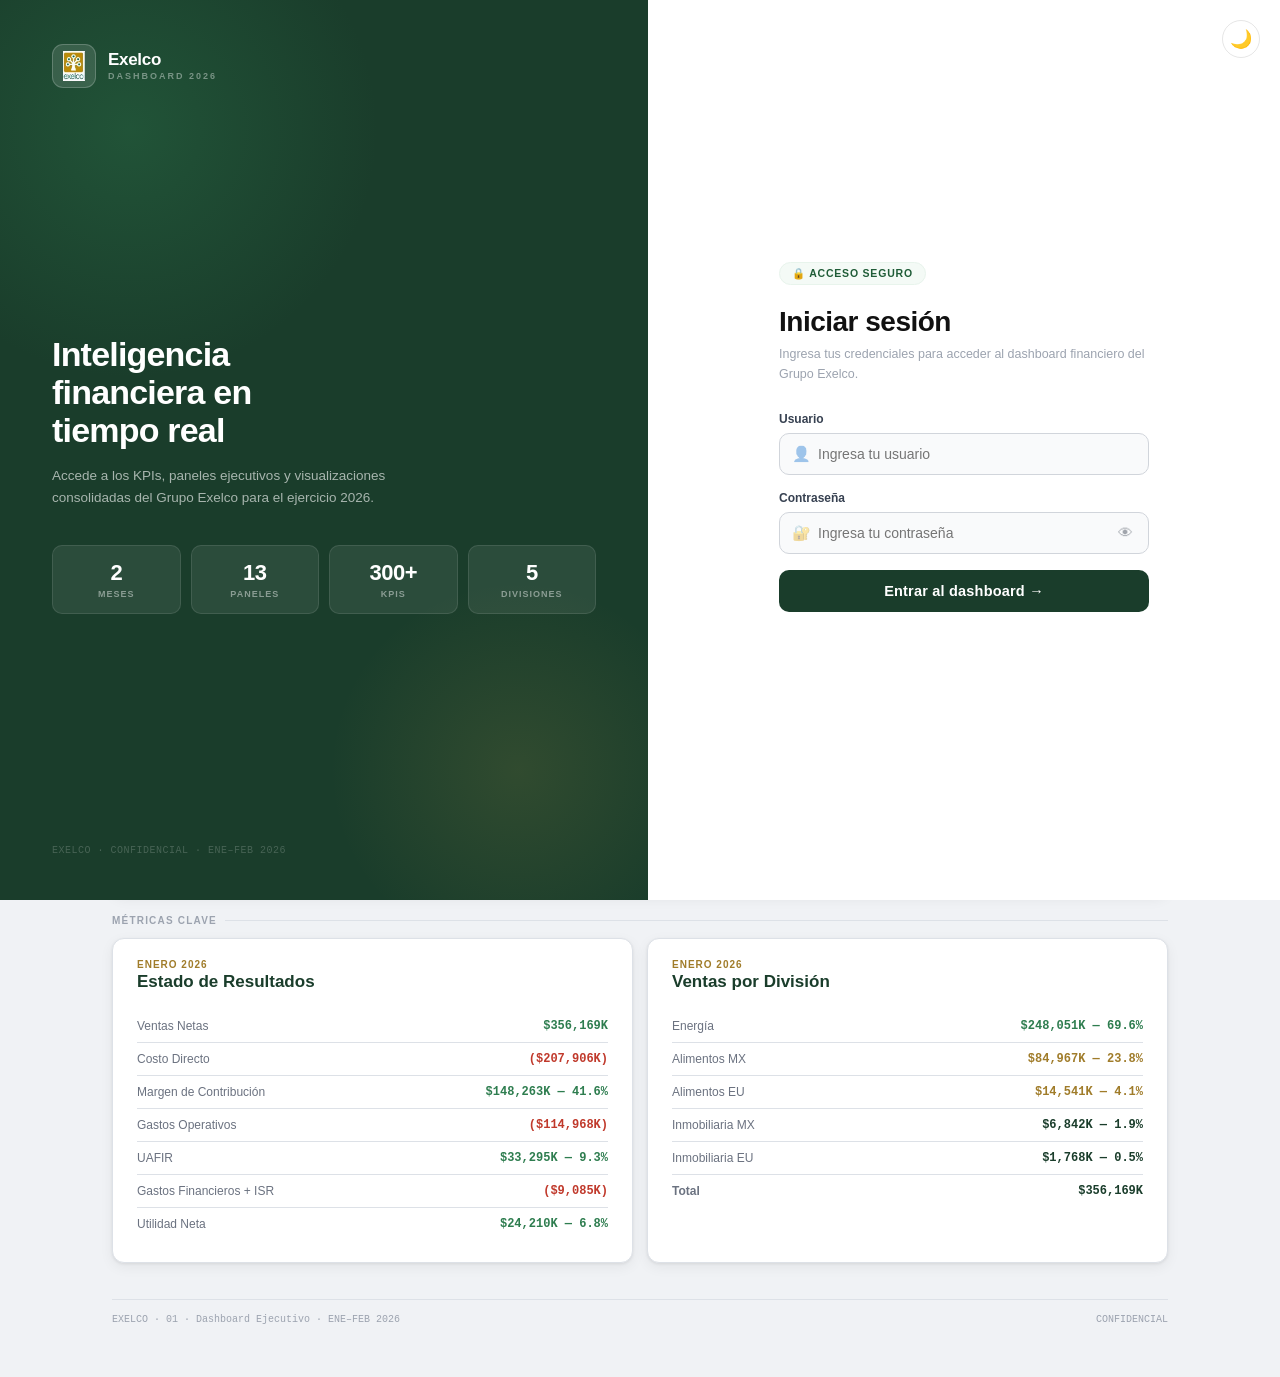
==== commit 231fd28c: "Add files via upload" ====
--- a/01_resumen.html
+++ b/01_resumen.html
@@ -31,12 +31,14 @@
     <a href="index.html" class="tb-link">Inicio</a>
     <a href="01_resumen.html" class="tb-link active">01 · Resumen</a>
     <a href="02_ventas.html" class="tb-link">02 · Ventas</a>
-    <a href="03_pl_bridge.html" class="tb-link">03 · P&L</a>
+    <a href="02b_tendencias.html" class="tb-link">02b · Tendencias</a>
+    <a href="03_pl_bridge.html" class="tb-link">03 · E.R.</a>
     <a href="04_divisiones.html" class="tb-link">04 · Divisiones</a>
     <a href="05_energia.html" class="tb-link">05 · Energía</a>
     <a href="06_alimentos.html" class="tb-link">06 · Alimentos</a>
     <a href="07_inmobiliaria.html" class="tb-link">07 · Inmobiliaria</a>
     <a href="08_flujo.html" class="tb-link">08 · Flujo</a>
+    <a href="08b_flujo_corp.html" class="tb-link">08b · F.Corp</a>
     <a href="09_deuda.html" class="tb-link">09 · Deuda</a>
     <a href="10_operaciones.html" class="tb-link">10 · Operaciones</a>
     <a href="11_cartera.html" class="tb-link">11 · Cartera</a>
@@ -66,19 +68,19 @@
     <div class="kpis kpis4">
       <div class="kpi cg"><div class="lb">Ventas Netas</div><div class="vl">356,169</div><div class="dl neu">Miles MXN</div></div>
       <div class="kpi cgo"><div class="lb">UAFIR</div><div class="vl">33,295</div><div class="dl pos">Margen 9.3%</div></div>
-      <div class="kpi cn"><div class="lb">UAFIR con Flujo Libre</div><div class="vl">40,173</div><div class="dl pos">Margen 11.3%</div></div>
-      <div class="kpi cg"><div class="lb">Utilidad Neta</div><div class="vl">24,814</div><div class="dl pos">Margen 7.0%</div></div>
-    </div>
-    <div class="kpis kpis4">
-      <div class="kpi cgr"><div class="lb">Costo Directo</div><div class="vl">207,869</div><div class="dl neu">58.4% de ventas</div></div>
-      <div class="kpi cg"><div class="lb">Margen de Contribución</div><div class="vl">148,300</div><div class="dl pos">41.6% de ventas</div></div>
-      <div class="kpi cgr"><div class="lb">Gastos Operativos</div><div class="vl">115,005</div><div class="dl neu">32.3% de ventas</div></div>
-      <div class="kpi cgr"><div class="lb">Tipo de Cambio Prom.</div><div class="vl">17.33</div><div class="dl neu">MXN / USD</div></div>
+      <div class="kpi cn"><div class="lb">UAFIR con Flujo Libre</div><div class="vl">40,174</div><div class="dl pos">Margen 11.3%</div></div>
+      <div class="kpi cg"><div class="lb">Utilidad Neta</div><div class="vl">24,210</div><div class="dl pos">Margen 6.8%</div></div>
+    </div>
+    <div class="kpis kpis4">
+      <div class="kpi cgr"><div class="lb">Costo Directo</div><div class="vl">207,906</div><div class="dl neu">58.4% de ventas</div></div>
+      <div class="kpi cg"><div class="lb">Margen de Contribución</div><div class="vl">148,263</div><div class="dl pos">41.6% de ventas</div></div>
+      <div class="kpi cgr"><div class="lb">Gastos Operativos</div><div class="vl">114,968</div><div class="dl neu">32.3% de ventas</div></div>
+      <div class="kpi cgr"><div class="lb">Tipo de Cambio Prom.</div><div class="vl">17.3310</div><div class="dl neu">MXN / USD</div></div>
     </div>
 
     <div class="cc">
       <div class="cc-head">
-        <div><div class="ey">Enero 2026</div><h2>Composición del P&L</h2><p>De ventas a utilidad neta</p></div>
+        <div><div class="ey">Enero 2026</div><h2>Estado de Resultado</h2><p>De ventas a utilidad neta</p></div>
         <div class="leg">
           <div class="li"><div class="ld" style="background:#2e7d4f"></div>Ingresos / Positivo</div>
           <div class="li"><div class="ld" style="background:#c0392b"></div>Costos / Negativo</div>
@@ -87,8 +89,8 @@
       <div class="cw cw-md"><canvas id="plEne"></canvas></div>
       <div class="ins">
         <strong>Enero 2026:</strong> Ventas de <strong>$356,169K</strong> con margen de contribución del <strong>41.6%</strong>.
-        Los gastos operativos de $115,005K comprimen el UAFIR a <strong>$33,295K (9.3%)</strong>.
-        Tras gastos financieros e impuestos de $8,481K, la utilidad neta queda en <strong>$24,814K (7.0%)</strong>.
+        Los gastos operativos de $114,968K comprimen el UAFIR a <strong>$33,295K (9.3%)</strong>.
+        Tras gastos financieros e impuestos de $9,085K, la utilidad neta queda en <strong>$24,210K (6.8%)</strong>.
       </div>
     </div>
 
@@ -97,17 +99,16 @@
       <div class="cc" style="margin-bottom:0">
         <div class="cc-head"><div><div class="ey">Enero 2026</div><h2>Estado de Resultados</h2></div></div>
         <div class="mrow"><span class="mk">Ventas Netas</span><span class="mv p">$356,169K</span></div>
-        <div class="mrow"><span class="mk">Costo Directo</span><span class="mv r">($207,869K)</span></div>
-        <div class="mrow"><span class="mk">Margen de Contribución</span><span class="mv p">$148,300K — 41.6%</span></div>
-        <div class="mrow"><span class="mk">Gastos Operativos</span><span class="mv r">($115,005K)</span></div>
+        <div class="mrow"><span class="mk">Costo Directo</span><span class="mv r">($207,906K)</span></div>
+        <div class="mrow"><span class="mk">Margen de Contribución</span><span class="mv p">$148,263K — 41.6%</span></div>
+        <div class="mrow"><span class="mk">Gastos Operativos</span><span class="mv r">($114,968K)</span></div>
         <div class="mrow"><span class="mk">UAFIR</span><span class="mv p">$33,295K — 9.3%</span></div>
-        <div class="mrow"><span class="mk">Gastos Financieros + ISR</span><span class="mv r">($8,481K)</span></div>
-        <div class="mrow"><span class="mk">Utilidad Neta</span><span class="mv p">$24,814K — 7.0%</span></div>
+        <div class="mrow"><span class="mk">Gastos Financieros + ISR</span><span class="mv r">($9,085K)</span></div>
+        <div class="mrow"><span class="mk">Utilidad Neta</span><span class="mv p">$24,210K — 6.8%</span></div>
       </div>
       <div class="cc" style="margin-bottom:0">
         <div class="cc-head"><div><div class="ey">Enero 2026</div><h2>Ventas por División</h2></div></div>
-        <div class="mrow"><span class="mk">Gas LP</span><span class="mv p">$135,451K — 38.0%</span></div>
-        <div class="mrow"><span class="mk">Gasolina</span><span class="mv p">$112,601K — 31.6%</span></div>
+        <div class="mrow"><span class="mk">Energía</span><span class="mv p">$248,051K — 69.6%</span></div>
         <div class="mrow"><span class="mk">Alimentos MX</span><span class="mv go">$84,967K — 23.8%</span></div>
         <div class="mrow"><span class="mk">Alimentos EU</span><span class="mv go">$14,541K — 4.1%</span></div>
         <div class="mrow"><span class="mk">Inmobiliaria MX</span><span class="mv">$6,842K — 1.9%</span></div>
@@ -123,18 +124,18 @@
       <div class="kpi cr"><div class="lb">Ventas Netas</div><div class="vl">310,593</div><div class="dl neg">▼ −12.8% vs Ene</div></div>
       <div class="kpi cr"><div class="lb">UAFIR</div><div class="vl">17,338</div><div class="dl neg">Margen 5.6%</div></div>
       <div class="kpi cn"><div class="lb">UAFIR con Flujo Libre</div><div class="vl">24,324</div><div class="dl neg">Margen 7.8%</div></div>
-      <div class="kpi cr"><div class="lb">Utilidad Neta</div><div class="vl">8,900</div><div class="dl neg">Margen 2.9%</div></div>
+      <div class="kpi cr"><div class="lb">Utilidad Neta</div><div class="vl">8,310</div><div class="dl neg">Margen 2.7%</div></div>
     </div>
     <div class="kpis kpis4">
       <div class="kpi cgr"><div class="lb">Costo Directo</div><div class="vl">184,196</div><div class="dl neu">59.3% de ventas</div></div>
       <div class="kpi cg"><div class="lb">Margen de Contribución</div><div class="vl">126,397</div><div class="dl neg">40.7% de ventas</div></div>
-      <div class="kpi cgr"><div class="lb">Gastos Operativos</div><div class="vl">109,059</div><div class="dl neu">35.1% de ventas</div></div>
-      <div class="kpi cgr"><div class="lb">Tipo de Cambio Prom.</div><div class="vl">17.22</div><div class="dl neg">▼ −0.65% vs Ene</div></div>
+      <div class="kpi cgr"><div class="lb">Gastos Operativos</div><div class="vl">109,058</div><div class="dl neu">35.1% de ventas</div></div>
+      <div class="kpi cgr"><div class="lb">Tipo de Cambio Prom.</div><div class="vl">17.2193</div><div class="dl neg">▼ −0.65% vs Ene</div></div>
     </div>
 
     <div class="cc">
       <div class="cc-head">
-        <div><div class="ey">Febrero 2026</div><h2>Composición del P&L</h2><p>De ventas a utilidad neta</p></div>
+        <div><div class="ey">Febrero 2026</div><h2>Estado de Resultado</h2><p>De ventas a utilidad neta</p></div>
         <div class="leg">
           <div class="li"><div class="ld" style="background:#2e7d4f"></div>Ingresos / Positivo</div>
           <div class="li"><div class="ld" style="background:#c0392b"></div>Costos / Negativo</div>
@@ -143,8 +144,8 @@
       <div class="cw cw-md"><canvas id="plFeb"></canvas></div>
       <div class="ins">
         <strong>Febrero 2026:</strong> Las ventas caen a <strong>$310,593K (−12.8%)</strong> respecto a enero.
-        El margen de contribución baja a <strong>40.7%</strong> y los gastos operativos de $109,059K representan el <strong>35.1%</strong> de ventas.
-        La utilidad neta se comprime drásticamente a <strong>$8,900K (2.9%)</strong>, una caída del <strong>−64.1%</strong> vs enero.
+        El margen de contribución baja a <strong>40.7%</strong> y los gastos operativos de $109,058K representan el <strong>35.1%</strong> de ventas.
+        La utilidad neta se comprime drásticamente a <strong>$8,310K (2.7%)</strong>, una caída del <strong>−65.7%</strong> vs enero.
       </div>
     </div>
 
@@ -155,15 +156,14 @@
         <div class="mrow"><span class="mk">Ventas Netas</span><span class="mv r">$310,593K</span></div>
         <div class="mrow"><span class="mk">Costo Directo</span><span class="mv r">($184,196K)</span></div>
         <div class="mrow"><span class="mk">Margen de Contribución</span><span class="mv go">$126,397K — 40.7%</span></div>
-        <div class="mrow"><span class="mk">Gastos Operativos</span><span class="mv r">($109,059K)</span></div>
+        <div class="mrow"><span class="mk">Gastos Operativos</span><span class="mv r">($109,058K)</span></div>
         <div class="mrow"><span class="mk">UAFIR</span><span class="mv r">$17,338K — 5.6%</span></div>
-        <div class="mrow"><span class="mk">Gastos Financieros + ISR</span><span class="mv r">($8,438K)</span></div>
-        <div class="mrow"><span class="mk">Utilidad Neta</span><span class="mv r">$8,900K — 2.9%</span></div>
+        <div class="mrow"><span class="mk">Gastos Financieros + ISR</span><span class="mv r">($9,028K)</span></div>
+        <div class="mrow"><span class="mk">Utilidad Neta</span><span class="mv r">$8,310K — 2.7%</span></div>
       </div>
       <div class="cc" style="margin-bottom:0">
         <div class="cc-head"><div><div class="ey">Febrero 2026</div><h2>Ventas por División</h2></div></div>
-        <div class="mrow"><span class="mk">Gas LP</span><span class="mv r">$112,366K — 36.2%</span></div>
-        <div class="mrow"><span class="mk">Gasolina</span><span class="mv go">$106,685K — 34.3%</span></div>
+        <div class="mrow"><span class="mk">Energía</span><span class="mv r">$219,052K — 70.5%</span></div>
         <div class="mrow"><span class="mk">Alimentos MX</span><span class="mv r">$69,036K — 22.2%</span></div>
         <div class="mrow"><span class="mk">Alimentos EU</span><span class="mv go">$13,879K — 4.5%</span></div>
         <div class="mrow"><span class="mk">Inmobiliaria MX</span><span class="mv">$6,870K — 2.2%</span></div>
@@ -178,8 +178,8 @@
     <div class="kpis kpis4">
       <div class="kpi cr"><div class="lb">Δ Ventas</div><div class="vl">−45,576</div><div class="dl neg">▼ −12.8%</div></div>
       <div class="kpi cr"><div class="lb">Δ UAFIR</div><div class="vl">−15,957</div><div class="dl neg">▼ −47.9%</div></div>
-      <div class="kpi cr"><div class="lb">Δ UAFIR FL</div><div class="vl">−15,849</div><div class="dl neg">▼ −39.5%</div></div>
-      <div class="kpi cr"><div class="lb">Δ Utilidad Neta</div><div class="vl">−15,914</div><div class="dl neg">▼ −64.1%</div></div>
+      <div class="kpi cr"><div class="lb">Δ UAFIR FL</div><div class="vl">−15,850</div><div class="dl neg">▼ −39.5%</div></div>
+      <div class="kpi cr"><div class="lb">Δ Utilidad Neta</div><div class="vl">−15,900</div><div class="dl neg">▼ −65.7%</div></div>
     </div>
 
     <div class="cc">
@@ -194,7 +194,7 @@
       <div class="ins">
         <strong>Caída sistémica en febrero:</strong> Todas las métricas clave muestran deterioro. Las ventas caen <strong>−12.8%</strong>,
         pero el impacto en rentabilidad es desproporcionado: el UAFIR cae <strong>−47.9%</strong> y la utilidad neta
-        colapsa <strong>−64.1%</strong>, evidenciando el alto apalancamiento operativo de la empresa.
+        colapsa <strong>−65.7%</strong>, evidenciando el alto apalancamiento operativo de la empresa.
       </div>
     </div>
 
@@ -212,13 +212,13 @@
         </thead>
         <tbody>
           <tr><td class="metric">Ventas Netas</td><td style="text-align:right" class="ng">356,169</td><td style="text-align:right" class="nr">310,593</td><td style="text-align:right" class="nr">−45,576</td><td style="text-align:right"><span class="badge r">−12.8%</span></td></tr>
-          <tr><td class="metric">Costo Directo</td><td style="text-align:right" class="nr">207,869</td><td style="text-align:right" class="nr">184,196</td><td style="text-align:right" class="ng">−23,673</td><td style="text-align:right"><span class="badge g">−11.4%</span></td></tr>
-          <tr><td class="metric">Margen de Contribución</td><td style="text-align:right" class="ng">148,300</td><td style="text-align:right" class="nr">126,397</td><td style="text-align:right" class="nr">−21,903</td><td style="text-align:right"><span class="badge r">−14.8%</span></td></tr>
+          <tr><td class="metric">Costo Directo</td><td style="text-align:right" class="nr">207,906</td><td style="text-align:right" class="nr">184,196</td><td style="text-align:right" class="ng">−23,710</td><td style="text-align:right"><span class="badge g">−11.4%</span></td></tr>
+          <tr><td class="metric">Margen de Contribución</td><td style="text-align:right" class="ng">148,263</td><td style="text-align:right" class="nr">126,397</td><td style="text-align:right" class="nr">−21,866</td><td style="text-align:right"><span class="badge r">−14.7%</span></td></tr>
           <tr><td class="metric">% Margen</td><td style="text-align:right">41.6%</td><td style="text-align:right">40.7%</td><td style="text-align:right">−0.9 pp</td><td style="text-align:right">—</td></tr>
-          <tr><td class="metric">Gastos Operativos</td><td style="text-align:right" class="nr">115,005</td><td style="text-align:right" class="nr">109,059</td><td style="text-align:right" class="ng">−5,946</td><td style="text-align:right"><span class="badge g">−5.2%</span></td></tr>
+          <tr><td class="metric">Gastos Operativos</td><td style="text-align:right" class="nr">114,968</td><td style="text-align:right" class="nr">109,058</td><td style="text-align:right" class="ng">−5,910</td><td style="text-align:right"><span class="badge g">−5.1%</span></td></tr>
           <tr><td class="metric fw7">UAFIR</td><td style="text-align:right" class="ng fw7">33,295</td><td style="text-align:right" class="nr fw7">17,338</td><td style="text-align:right" class="nr fw7">−15,957</td><td style="text-align:right"><span class="badge r">−47.9%</span></td></tr>
-          <tr><td class="metric">UAFIR FL</td><td style="text-align:right" class="ng">40,173</td><td style="text-align:right" class="nr">24,324</td><td style="text-align:right" class="nr">−15,849</td><td style="text-align:right"><span class="badge r">−39.5%</span></td></tr>
-          <tr><td class="metric fw7">Utilidad Neta</td><td style="text-align:right" class="ng fw7">24,814</td><td style="text-align:right" class="nr fw7">8,900</td><td style="text-align:right" class="nr fw7">−15,914</td><td style="text-align:right"><span class="badge r">−64.1%</span></td></tr>
+          <tr><td class="metric">UAFIR FL</td><td style="text-align:right" class="ng">40,174</td><td style="text-align:right" class="nr">24,324</td><td style="text-align:right" class="nr">−15,850</td><td style="text-align:right"><span class="badge r">−39.5%</span></td></tr>
+          <tr><td class="metric fw7">Utilidad Neta</td><td style="text-align:right" class="ng fw7">24,210</td><td style="text-align:right" class="nr fw7">8,310</td><td style="text-align:right" class="nr fw7">−15,900</td><td style="text-align:right"><span class="badge r">−65.7%</span></td></tr>
           <tr><td class="metric">Tipo de Cambio</td><td style="text-align:right">17.3310</td><td style="text-align:right">17.2193</td><td style="text-align:right" class="nr">−0.1117</td><td style="text-align:right"><span class="badge r">−0.6%</span></td></tr>
         </tbody>
       </table>
@@ -270,12 +270,12 @@
 }
 
 document.addEventListener('DOMContentLoaded',()=>{
-  const eneVals=[356169,-207869,148300,-115005,33295,-8481,24814];
+  const eneVals=[356169,-207906,148263,-114968,33295,-9085,24210];
   const eneColors=[G.g600,G.red,G.g600,G.red,G.g600,G.red,G.g800];
   const eneLabels=['Ventas','Costo Dir.','M. Contrib.','OpEx','UAFIR','Fin+ISR','Ut. Neta'];
   makeWaterfall(document.getElementById('plEne'),eneLabels,eneVals,eneColors);
 
-  const febVals=[310593,-184196,126397,-109059,17338,-8438,8900];
+  const febVals=[310593,-184196,126397,-109058,17338,-9028,8310];
   const febColors=[G.red,G.red,G.red,G.red,G.red,G.red,G.red];
   makeWaterfall(document.getElementById('plFeb'),eneLabels,febVals,febColors);
 
@@ -284,8 +284,8 @@
     data:{
       labels:['Ventas Netas','UAFIR','UAFIR FL','Utilidad Neta'],
       datasets:[
-        {label:'Enero 2026',data:[356169,33295,40173,24814],backgroundColor:G.g800,borderRadius:4},
-        {label:'Febrero 2026',data:[310593,17338,24324,8900],backgroundColor:G.red,borderRadius:4}
+        {label:'Enero 2026',data:[356169,33295,40174,24210],backgroundColor:G.g800,borderRadius:4},
+        {label:'Febrero 2026',data:[310593,17338,24324,8310],backgroundColor:G.red,borderRadius:4}
       ]
     },
     options:{
--- a/styles.css
+++ b/styles.css
@@ -19,20 +19,63 @@
 body{font-family:'Inter',-apple-system,BlinkMacSystemFont,'Segoe UI',sans-serif;background:var(--bg);color:var(--gray800);min-height:100vh}
 button{cursor:pointer;font-family:inherit;border:none;background:none}
 
-/* LOGIN */
-#lov{position:fixed;inset:0;z-index:9999;background:var(--g800);display:flex;align-items:center;justify-content:center;flex-direction:column;gap:0}
+/* LOGIN — TWO PANEL */
+#lov{position:fixed;inset:0;z-index:9999;display:flex;flex-direction:row;align-items:stretch}
 #lov.hide{display:none}
-.lbox{background:#fff;border-radius:16px;padding:38px 34px 30px;width:100%;max-width:350px;box-shadow:0 8px 40px rgba(0,0,0,.35);text-align:center}
-.llogo{width:56px;height:56px;background:var(--g800);border-radius:12px;display:flex;align-items:center;justify-content:center;margin:0 auto 14px;overflow:hidden;padding:4px}
-.lico-img{width:100%;height:100%;object-fit:contain;display:block}
-.lbox h2{font-size:18px;font-weight:800;color:var(--g800);margin-bottom:3px}
-.lbox p{font-size:12px;color:var(--gray400);margin-bottom:24px}
-.lf{width:100%;padding:10px 13px;border:1.5px solid var(--brd);border-radius:8px;font-size:14px;font-family:inherit;color:var(--gray800);outline:none;transition:border var(--tr);margin-bottom:10px;display:block}
-.lf:focus{border-color:var(--g700)}
-.lbtn{width:100%;padding:11px;background:var(--g800);color:#fff;border-radius:8px;font-size:14px;font-weight:700;transition:background var(--tr);margin-top:2px}
-.lbtn:hover{background:var(--g700)}
-.lerr{font-size:12px;color:var(--red);margin-top:9px;min-height:15px;font-weight:500}
-.lbadge{margin-top:16px;font-size:11px;color:rgba(255,255,255,.35);font-family:'Courier New',monospace;letter-spacing:.5px}
+.lbox,.lbadge,.llogo,.lico-img,.lf,.lbtn{display:none}/* legacy stubs */
+.lerr{font-size:12px;color:var(--red);min-height:16px;font-weight:500}
+
+.l-panel-left{flex:1;background:var(--g800);display:flex;flex-direction:column;justify-content:space-between;padding:44px 52px;position:relative;overflow:hidden;min-width:0}
+.l-panel-left::before,.l-panel-left::after{content:'';position:absolute;border-radius:50%;pointer-events:none}
+.l-panel-left::before{width:500px;height:500px;background:radial-gradient(circle,rgba(46,125,79,.35) 0%,transparent 70%);top:-120px;left:-120px}
+.l-panel-left::after{width:380px;height:380px;background:radial-gradient(circle,rgba(201,168,76,.13) 0%,transparent 70%);bottom:-60px;right:-60px}
+.l-panel-left>*{position:relative;z-index:1}
+.l-brand-row{display:flex;align-items:center;gap:12px}
+.l-brand-ico{width:44px;height:44px;background:rgba(255,255,255,.12);border-radius:11px;padding:6px;object-fit:contain;border:1px solid rgba(255,255,255,.2)}
+.l-brand-name{font-size:17px;font-weight:900;color:#fff;letter-spacing:-.3px;line-height:1.1}
+.l-brand-sub{font-size:9px;font-weight:700;color:rgba(255,255,255,.4);letter-spacing:2px;text-transform:uppercase;margin-top:2px}
+.l-hero{flex:1;display:flex;flex-direction:column;justify-content:center;padding:48px 0 32px}
+.l-hero-title{font-size:34px;font-weight:900;color:#fff;line-height:1.12;letter-spacing:-.8px;margin-bottom:16px}
+.l-hero-desc{font-size:13.5px;color:rgba(255,255,255,.62);line-height:1.65;max-width:380px;margin-bottom:36px}
+.l-stats-grid{display:grid;grid-template-columns:repeat(4,1fr);gap:10px}
+.l-stat-box{background:rgba(255,255,255,.08);border-radius:10px;padding:14px 8px;border:1px solid rgba(255,255,255,.1);text-align:center;transition:background .15s}
+.l-stat-box:hover{background:rgba(255,255,255,.13)}
+.l-stat-n{display:block;font-size:22px;font-weight:900;color:#fff;letter-spacing:-.5px}
+.l-stat-l{display:block;font-size:9px;font-weight:600;color:rgba(255,255,255,.45);text-transform:uppercase;letter-spacing:1px;margin-top:3px}
+.l-conf{font-size:10px;color:rgba(255,255,255,.2);font-family:'Courier New',monospace;letter-spacing:.5px}
+
+.l-panel-right{flex:1;background:#fff;display:flex;flex-direction:column;justify-content:center;align-items:center;padding:44px;position:relative;min-width:0}
+html.dark .l-panel-right{background:#0d1912}
+.l-dm-btn{position:absolute;top:20px;right:20px;width:38px;height:38px;border-radius:50%;border:1.5px solid rgba(0,0,0,.1);background:transparent;font-size:18px;display:flex;align-items:center;justify-content:center;transition:all .2s;line-height:1}
+.l-dm-btn:hover{background:rgba(0,0,0,.06);transform:scale(1.08)}
+html.dark .l-dm-btn{border-color:rgba(255,255,255,.15)}
+html.dark .l-dm-btn:hover{background:rgba(255,255,255,.08)}
+.l-form-inner{width:100%;max-width:370px}
+.l-access-badge{display:inline-flex;align-items:center;gap:5px;font-size:10.5px;font-weight:700;color:var(--g700);background:var(--g050);padding:4px 12px;border-radius:20px;letter-spacing:.8px;text-transform:uppercase;margin-bottom:22px;border:1px solid var(--g100)}
+html.dark .l-access-badge{background:rgba(46,125,79,.15);color:#5eb87a;border-color:rgba(46,125,79,.25)}
+.l-form-title{font-size:28px;font-weight:900;color:#111;letter-spacing:-.5px;margin-bottom:6px;line-height:1.1}
+html.dark .l-form-title{color:#ddeee2}
+.l-form-sub{font-size:12.5px;color:var(--gray400);line-height:1.6;margin-bottom:28px}
+html.dark .l-form-sub{color:#6a8a6e}
+.l-fld{margin-bottom:16px}
+.l-lbl{display:block;font-size:12px;font-weight:600;color:#374151;margin-bottom:7px}
+html.dark .l-lbl{color:#8aaa8e}
+.l-inp-wrap{position:relative;display:flex;align-items:center}
+.l-inp-ico{position:absolute;left:13px;font-size:15px;pointer-events:none;opacity:.4;line-height:1}
+.l-inp{width:100%;padding:12px 13px 12px 38px;border:1.5px solid #d1d5db;border-radius:10px;font-size:14px;font-family:inherit;color:#111;background:#f9fafb;outline:none;transition:all .16s}
+.l-inp:focus{border-color:var(--g600);background:#fff;box-shadow:0 0 0 3px rgba(46,125,79,.12)}
+html.dark .l-inp{background:#172514;border-color:#2a4030;color:#ddeee2}
+html.dark .l-inp:focus{border-color:var(--g600);background:#1a2b1c;box-shadow:0 0 0 3px rgba(46,125,79,.2)}
+html.dark .l-inp::placeholder{color:#3a5a3e}
+.l-eye-btn{position:absolute;right:12px;font-size:15px;opacity:.4;padding:4px;transition:opacity .15s;line-height:1;cursor:pointer;border:none;background:none;color:inherit}
+.l-eye-btn:hover{opacity:.85}
+.l-submit-btn{width:100%;padding:13px;background:var(--g800);color:#fff;border-radius:10px;font-size:14.5px;font-weight:700;letter-spacing:.2px;transition:background .16s,transform .1s;margin-top:6px;cursor:pointer;font-family:inherit;border:none;display:block}
+.l-submit-btn:hover{background:var(--g700);transform:translateY(-1px)}
+.l-submit-btn:active{transform:translateY(0)}
+html.dark .l-submit-btn{background:var(--g700)}
+html.dark .l-submit-btn:hover{background:var(--g600)}
+.l-err{margin-top:10px;text-align:center}
+@media(max-width:780px){#lov{flex-direction:column}.l-panel-left{padding:28px 28px 20px;flex:0 0 auto}.l-hero{padding:18px 0 14px}.l-hero-title{font-size:24px}.l-stats-grid{grid-template-columns:repeat(4,1fr)}.l-panel-right{padding:28px;flex:1}}
 
 /* TOPBAR */
 .topbar{background:var(--g900);border-bottom:3px solid var(--gold);height:50px;padding:0 16px;display:flex;align-items:center;gap:0;position:sticky;top:0;z-index:100;box-shadow:0 2px 12px rgba(0,0,0,.3);overflow:hidden}
@@ -80,6 +123,32 @@
 .kpi .dl{font-size:11px;font-weight:600;margin-top:6px;display:flex;align-items:center;gap:4px}
 .dl.neg{color:var(--red)}.dl.pos{color:var(--g600)}.dl.neu{color:var(--gray600)}
 
+/* BIG KPI CARDS (estilo ejecutivo con flechas) */
+.kpis-big{display:grid;grid-template-columns:repeat(3,1fr);gap:16px;margin-bottom:22px}
+.kpi-big{background:var(--card);border-radius:12px;border-top:5px solid var(--brd);padding:22px 24px 20px;box-shadow:var(--sh);position:relative}
+.kpi-big.kb-red{border-top-color:var(--red)}
+.kpi-big.kb-grn{border-top-color:var(--g600)}
+.kpi-big.kb-gld{border-top-color:var(--gold)}
+.kpi-big.kb-nvy{border-top-color:var(--navy)}
+.kb-title{font-size:15px;font-weight:700;color:var(--gray800);line-height:1.2;margin-bottom:2px}
+.kb-sub{font-size:11px;color:var(--gray400);margin-bottom:14px}
+.kb-val{font-size:48px;font-weight:800;line-height:1;letter-spacing:-1.5px;margin-bottom:16px;font-family:'Inter Tight','Inter',-apple-system,sans-serif}
+.kb-red .kb-val{color:var(--red)}
+.kb-grn .kb-val{color:var(--g700)}
+.kb-gld .kb-val{color:var(--gold-d)}
+.kb-nvy .kb-val{color:var(--navy)}
+.kb-rows{display:flex;flex-direction:column;gap:8px}
+.kb-row{display:flex;align-items:center;gap:8px}
+.kb-arrow{font-size:0;width:0;height:0;flex-shrink:0}
+.kb-arrow.dn{border-left:9px solid transparent;border-right:9px solid transparent;border-top:14px solid var(--red)}
+.kb-arrow.up{border-left:9px solid transparent;border-right:9px solid transparent;border-bottom:14px solid var(--g600)}
+.kb-pct{font-size:22px;font-weight:800;line-height:1;letter-spacing:-.5px}
+.kb-row.row-red .kb-pct{color:var(--red)}
+.kb-row.row-grn .kb-pct{color:var(--g700)}
+.kb-lbl{font-size:12px;color:var(--gray600);font-weight:500;white-space:nowrap}
+/* responsive */
+@media(max-width:700px){.kpis-big{grid-template-columns:1fr}.kb-val{font-size:38px}}
+
 /* CHART CARD */
 .cc{background:var(--card);border:1px solid var(--brd);border-radius:12px;box-shadow:var(--sh);padding:20px 24px 22px;margin-bottom:14px}
 .cc-head{display:flex;align-items:flex-start;justify-content:space-between;margin-bottom:18px;flex-wrap:wrap;gap:10px}
@@ -160,3 +229,68 @@
   .g2,.g3{grid-template-columns:1fr}
   .mtab{padding:6px 12px;font-size:11px}
 }
+
+/* ══════════════════════════════════════════
+   DARK MODE
+══════════════════════════════════════════ */
+html.dark{color-scheme:dark}
+html.dark{
+  --bg:#0d1912;--card:#172514;--brd:#2a4030;
+  --sh:0 2px 8px rgba(0,0,0,.45),0 1px 3px rgba(0,0,0,.3);
+  --gray100:#1a2e1e;--gray200:#1f3524;
+  --gray400:#6a8a6e;--gray600:#8aaa8e;--gray800:#ddeee2;
+  --g050:#0d1912;--g100:#172514;
+  --gold-l:rgba(201,168,76,.15);--red-l:rgba(192,57,43,.15);
+}
+html.dark body{color:#ddeee2}
+html.dark .ph h1{color:#7dce96}
+html.dark .ph .sub{color:#6a8a6e}
+html.dark .ph .ey{color:#a07c2a}
+html.dark .cc{background:var(--card);border-color:var(--brd)}
+html.dark .cc-head h2{color:#7dce96}
+html.dark .cc-head p{color:#6a8a6e}
+html.dark .cc-head .ey{color:#a07c2a}
+html.dark .mtabs{background:#1a2e1e}
+html.dark .mtab{color:#6a8a6e}
+html.dark .mtab.on{background:var(--g800);color:#fff}
+html.dark .mtab:hover:not(.on){background:rgba(255,255,255,.06);color:#8aaa8e}
+html.dark .ins{background:rgba(17,31,21,.8);border-color:var(--g600);color:#c4dac8}
+html.dark .ins strong{color:#7dce96}
+html.dark .sdiv{color:#5a7a5e}
+html.dark .sdiv::after{background:var(--brd)}
+html.dark .kpi{background:var(--card);border-color:var(--brd)}
+html.dark .kpi-big{background:var(--card);border-color:var(--brd)}
+html.dark .kb-title{color:#ddeee2}
+html.dark .kb-sub{color:#6a8a6e}
+html.dark .kb-lbl{color:#6a8a6e}
+html.dark .badge.g{background:rgba(26,61,43,.55);color:#7dce96}
+html.dark .badge.r{background:rgba(192,57,43,.2);color:#f08080}
+html.dark .badge.go{background:rgba(201,168,76,.15);color:#c9a84c}
+html.dark .badge{background:rgba(255,255,255,.07);color:#8aaa8e}
+html.dark .dtbl th{background:#1a2e1e;color:#6a8a6e}
+html.dark .dtbl td{border-color:#2a4030}
+html.dark .dtbl .metric{color:#ddeee2}
+html.dark .divc{background:var(--card);border-color:var(--brd)}
+html.dark .divc .dtitle{color:#7dce96}
+html.dark .divc .dval{color:#ddeee2}
+html.dark .dmarg.g{background:rgba(46,125,79,.2);color:#7dce96}
+html.dark .mrow{border-color:#2a4030}
+html.dark .mrow .mv{color:#7dce96}
+html.dark .foot{border-color:#2a4030;color:#3a5a3e}
+html.dark .hub-card{background:var(--card);border-color:var(--brd)}
+html.dark .hub-card .htitle{color:#7dce96}
+html.dark .hub-card .hdesc{color:#6a8a6e}
+html.dark .hub-card .hnum{color:#a07c2a}
+html.dark .hub-card .hbadge{background:rgba(26,61,43,.4);color:#5eb87a}
+html.dark .hub-card:hover{border-color:var(--gold);box-shadow:0 4px 20px rgba(0,0,0,.35)}
+html.dark .prog-lbl{color:#8aaa8e}
+html.dark .prog-bar{background:#1f3524}
+html.dark .prog-val{color:#8aaa8e}
+html.dark .leg .li{color:#6a8a6e}
+
+/* Dark topbar — already dark, minor tweak */
+html.dark .topbar{background:#060e09}
+html.dark .badge-c{background:rgba(201,168,76,.15);color:var(--gold)}
+
+/* Dark mode toggle button in topbar */
+.dm-topbar-btn{font-size:14px;min-width:30px;text-align:center}
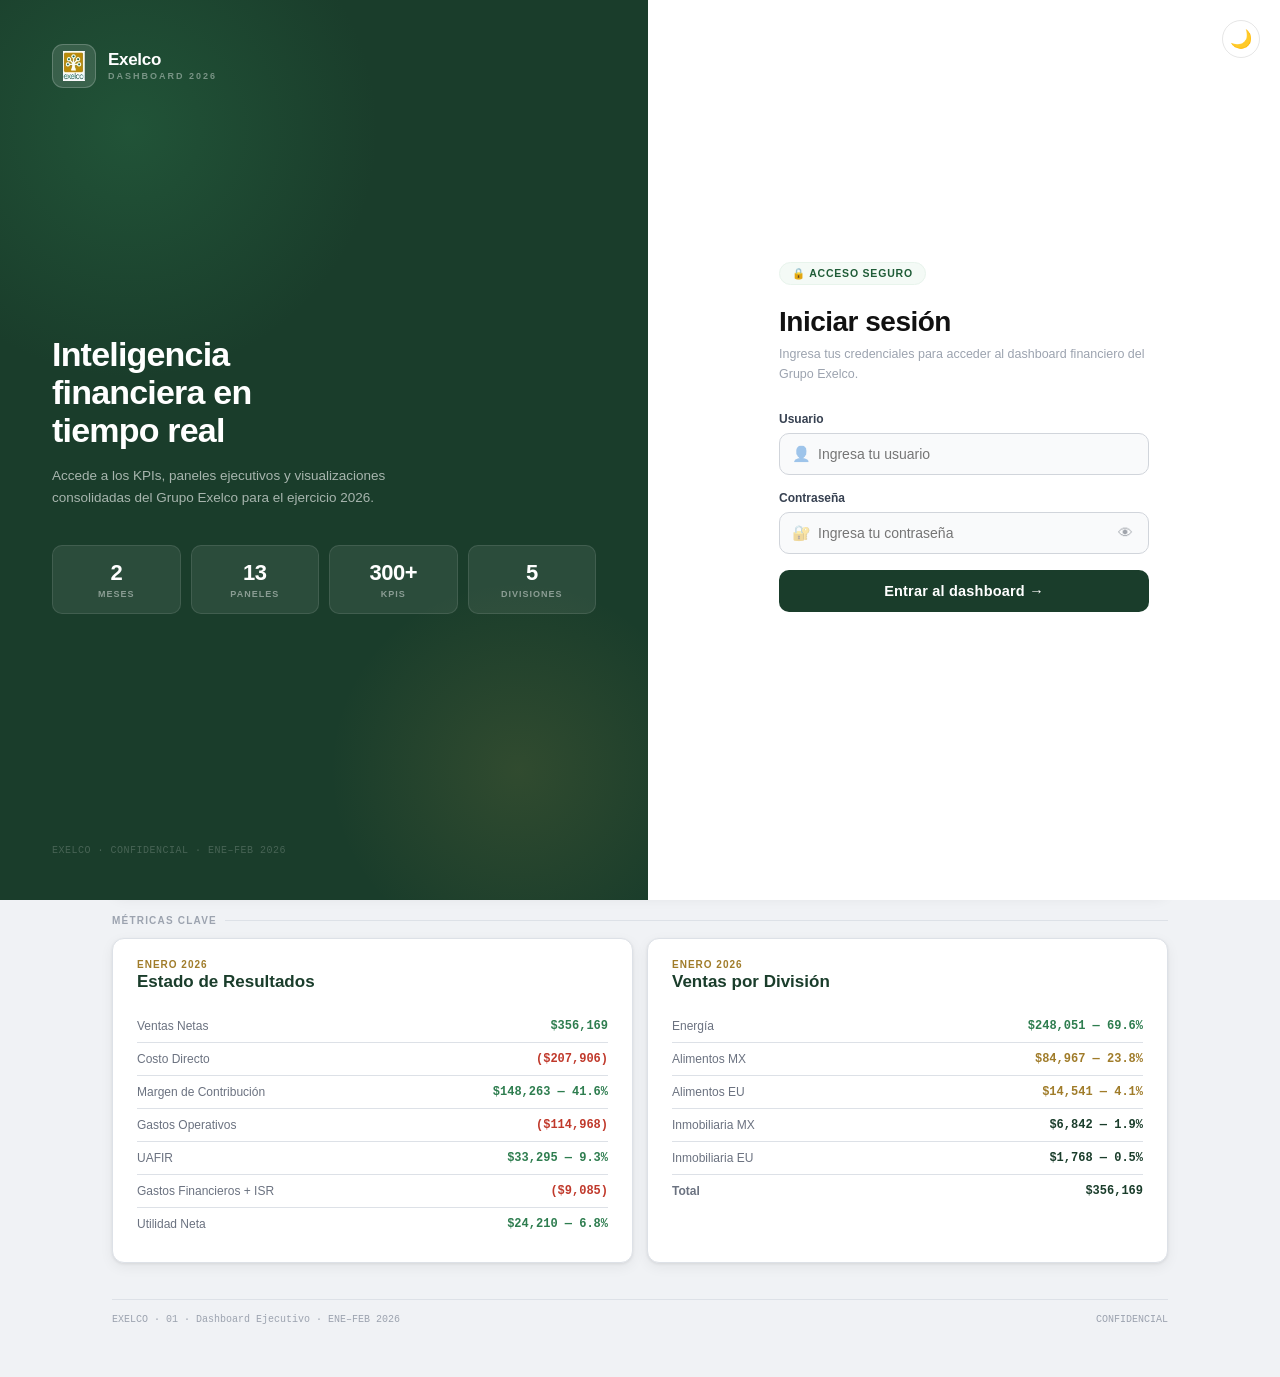
==== commit bb5d5bc5: "Add files via upload" ====
--- a/01_resumen.html
+++ b/01_resumen.html
@@ -53,7 +53,7 @@
   <div class="ph">
     <div class="ey">01 · Dashboard Ejecutivo</div>
     <h1>Resumen Financiero Consolidado</h1>
-    <p class="sub">Indicadores clave de desempeño — Enero y Febrero 2026</p>
+    <p class="sub">Indicadores clave de desempeño — Enero y Febrero 2026 (En Miles MXN)</p>
   </div>
 
   <!-- MONTH TABS -->
@@ -66,10 +66,10 @@
   <!-- ENERO -->
   <div id="m-ene" class="mpnl on">
     <div class="kpis kpis4">
-      <div class="kpi cg"><div class="lb">Ventas Netas</div><div class="vl">356,169</div><div class="dl neu">Miles MXN</div></div>
-      <div class="kpi cgo"><div class="lb">UAFIR</div><div class="vl">33,295</div><div class="dl pos">Margen 9.3%</div></div>
-      <div class="kpi cn"><div class="lb">UAFIR con Flujo Libre</div><div class="vl">40,174</div><div class="dl pos">Margen 11.3%</div></div>
-      <div class="kpi cg"><div class="lb">Utilidad Neta</div><div class="vl">24,210</div><div class="dl pos">Margen 6.8%</div></div>
+      <div class="kpi cg"><div class="lb">Ventas Netas</div><div class="vl">356,169</div><div class="dl neu">100% de ventas</div></div>
+      <div class="kpi cgo"><div class="lb">UAFIR</div><div class="vl">33,295</div><div class="dl pos">9.3% de ventas</div></div>
+      <div class="kpi cn"><div class="lb">UAFIR con Flujo Libre</div><div class="vl">40,174</div><div class="dl pos">11.3% de ventas</div></div>
+      <div class="kpi cg"><div class="lb">Utilidad Neta</div><div class="vl">24,210</div><div class="dl pos">6.8% de ventas</div></div>
     </div>
     <div class="kpis kpis4">
       <div class="kpi cgr"><div class="lb">Costo Directo</div><div class="vl">207,906</div><div class="dl neu">58.4% de ventas</div></div>
@@ -88,9 +88,9 @@
       </div>
       <div class="cw cw-md"><canvas id="plEne"></canvas></div>
       <div class="ins">
-        <strong>Enero 2026:</strong> Ventas de <strong>$356,169K</strong> con margen de contribución del <strong>41.6%</strong>.
-        Los gastos operativos de $114,968K comprimen el UAFIR a <strong>$33,295K (9.3%)</strong>.
-        Tras gastos financieros e impuestos de $9,085K, la utilidad neta queda en <strong>$24,210K (6.8%)</strong>.
+        <strong>Enero 2026:</strong> Ventas de <strong>$356,169</strong> con margen de contribución del <strong>41.6%</strong>.
+        Los gastos operativos de $114,968 comprimen el UAFIR a <strong>$33,295 (9.3%)</strong>.
+        Tras gastos financieros e impuestos de $9,085, la utilidad neta queda en <strong>$24,210 (6.8%)</strong>.
       </div>
     </div>
 
@@ -98,22 +98,22 @@
     <div class="g2">
       <div class="cc" style="margin-bottom:0">
         <div class="cc-head"><div><div class="ey">Enero 2026</div><h2>Estado de Resultados</h2></div></div>
-        <div class="mrow"><span class="mk">Ventas Netas</span><span class="mv p">$356,169K</span></div>
-        <div class="mrow"><span class="mk">Costo Directo</span><span class="mv r">($207,906K)</span></div>
-        <div class="mrow"><span class="mk">Margen de Contribución</span><span class="mv p">$148,263K — 41.6%</span></div>
-        <div class="mrow"><span class="mk">Gastos Operativos</span><span class="mv r">($114,968K)</span></div>
-        <div class="mrow"><span class="mk">UAFIR</span><span class="mv p">$33,295K — 9.3%</span></div>
-        <div class="mrow"><span class="mk">Gastos Financieros + ISR</span><span class="mv r">($9,085K)</span></div>
-        <div class="mrow"><span class="mk">Utilidad Neta</span><span class="mv p">$24,210K — 6.8%</span></div>
+        <div class="mrow"><span class="mk">Ventas Netas</span><span class="mv p">$356,169</span></div>
+        <div class="mrow"><span class="mk">Costo Directo</span><span class="mv r">($207,906)</span></div>
+        <div class="mrow"><span class="mk">Margen de Contribución</span><span class="mv p">$148,263 — 41.6%</span></div>
+        <div class="mrow"><span class="mk">Gastos Operativos</span><span class="mv r">($114,968)</span></div>
+        <div class="mrow"><span class="mk">UAFIR</span><span class="mv p">$33,295 — 9.3%</span></div>
+        <div class="mrow"><span class="mk">Gastos Financieros + ISR</span><span class="mv r">($9,085)</span></div>
+        <div class="mrow"><span class="mk">Utilidad Neta</span><span class="mv p">$24,210 — 6.8%</span></div>
       </div>
       <div class="cc" style="margin-bottom:0">
         <div class="cc-head"><div><div class="ey">Enero 2026</div><h2>Ventas por División</h2></div></div>
-        <div class="mrow"><span class="mk">Energía</span><span class="mv p">$248,051K — 69.6%</span></div>
-        <div class="mrow"><span class="mk">Alimentos MX</span><span class="mv go">$84,967K — 23.8%</span></div>
-        <div class="mrow"><span class="mk">Alimentos EU</span><span class="mv go">$14,541K — 4.1%</span></div>
-        <div class="mrow"><span class="mk">Inmobiliaria MX</span><span class="mv">$6,842K — 1.9%</span></div>
-        <div class="mrow"><span class="mk">Inmobiliaria EU</span><span class="mv">$1,768K — 0.5%</span></div>
-        <div class="mrow"><span class="mk" style="font-weight:700">Total</span><span class="mv p" style="color:#1a3d2b">$356,169K</span></div>
+        <div class="mrow"><span class="mk">Energía</span><span class="mv p">$248,051 — 69.6%</span></div>
+        <div class="mrow"><span class="mk">Alimentos MX</span><span class="mv go">$84,967 — 23.8%</span></div>
+        <div class="mrow"><span class="mk">Alimentos EU</span><span class="mv go">$14,541 — 4.1%</span></div>
+        <div class="mrow"><span class="mk">Inmobiliaria MX</span><span class="mv">$6,842 — 1.9%</span></div>
+        <div class="mrow"><span class="mk">Inmobiliaria EU</span><span class="mv">$1,768 — 0.5%</span></div>
+        <div class="mrow"><span class="mk" style="font-weight:700">Total</span><span class="mv p" style="color:#1a3d2b">$356,169</span></div>
       </div>
     </div>
   </div>
@@ -122,9 +122,9 @@
   <div id="m-feb" class="mpnl">
     <div class="kpis kpis4">
       <div class="kpi cr"><div class="lb">Ventas Netas</div><div class="vl">310,593</div><div class="dl neg">▼ −12.8% vs Ene</div></div>
-      <div class="kpi cr"><div class="lb">UAFIR</div><div class="vl">17,338</div><div class="dl neg">Margen 5.6%</div></div>
-      <div class="kpi cn"><div class="lb">UAFIR con Flujo Libre</div><div class="vl">24,324</div><div class="dl neg">Margen 7.8%</div></div>
-      <div class="kpi cr"><div class="lb">Utilidad Neta</div><div class="vl">8,310</div><div class="dl neg">Margen 2.7%</div></div>
+      <div class="kpi cr"><div class="lb">UAFIR</div><div class="vl">17,338</div><div class="dl neg">5.6% de ventas</div></div>
+      <div class="kpi cn"><div class="lb">UAFIR con Flujo Libre</div><div class="vl">24,324</div><div class="dl neg">7.8% de ventas</div></div>
+      <div class="kpi cr"><div class="lb">Utilidad Neta</div><div class="vl">8,310</div><div class="dl neg">2.7% de ventas</div></div>
     </div>
     <div class="kpis kpis4">
       <div class="kpi cgr"><div class="lb">Costo Directo</div><div class="vl">184,196</div><div class="dl neu">59.3% de ventas</div></div>
@@ -143,9 +143,9 @@
       </div>
       <div class="cw cw-md"><canvas id="plFeb"></canvas></div>
       <div class="ins">
-        <strong>Febrero 2026:</strong> Las ventas caen a <strong>$310,593K (−12.8%)</strong> respecto a enero.
-        El margen de contribución baja a <strong>40.7%</strong> y los gastos operativos de $109,058K representan el <strong>35.1%</strong> de ventas.
-        La utilidad neta se comprime drásticamente a <strong>$8,310K (2.7%)</strong>, una caída del <strong>−65.7%</strong> vs enero.
+        <strong>Febrero 2026:</strong> Las ventas caen a <strong>$310,593 (−12.8%)</strong> respecto a enero.
+        El margen de contribución baja a <strong>40.7%</strong> y los gastos operativos de $109,058 representan el <strong>35.1%</strong> de ventas.
+        La utilidad neta se comprime drásticamente a <strong>$8,310 (2.7%)</strong>, una caída del <strong>−65.7%</strong> vs enero.
       </div>
     </div>
 
@@ -153,22 +153,22 @@
     <div class="g2">
       <div class="cc" style="margin-bottom:0">
         <div class="cc-head"><div><div class="ey">Febrero 2026</div><h2>Estado de Resultados</h2></div></div>
-        <div class="mrow"><span class="mk">Ventas Netas</span><span class="mv r">$310,593K</span></div>
-        <div class="mrow"><span class="mk">Costo Directo</span><span class="mv r">($184,196K)</span></div>
-        <div class="mrow"><span class="mk">Margen de Contribución</span><span class="mv go">$126,397K — 40.7%</span></div>
-        <div class="mrow"><span class="mk">Gastos Operativos</span><span class="mv r">($109,058K)</span></div>
-        <div class="mrow"><span class="mk">UAFIR</span><span class="mv r">$17,338K — 5.6%</span></div>
-        <div class="mrow"><span class="mk">Gastos Financieros + ISR</span><span class="mv r">($9,028K)</span></div>
-        <div class="mrow"><span class="mk">Utilidad Neta</span><span class="mv r">$8,310K — 2.7%</span></div>
+        <div class="mrow"><span class="mk">Ventas Netas</span><span class="mv r">$310,593</span></div>
+        <div class="mrow"><span class="mk">Costo Directo</span><span class="mv r">($184,196)</span></div>
+        <div class="mrow"><span class="mk">Margen de Contribución</span><span class="mv go">$126,397 — 40.7%</span></div>
+        <div class="mrow"><span class="mk">Gastos Operativos</span><span class="mv r">($109,058)</span></div>
+        <div class="mrow"><span class="mk">UAFIR</span><span class="mv r">$17,338 — 5.6%</span></div>
+        <div class="mrow"><span class="mk">Gastos Financieros + ISR</span><span class="mv r">($9,028)</span></div>
+        <div class="mrow"><span class="mk">Utilidad Neta</span><span class="mv r">$8,310 — 2.7%</span></div>
       </div>
       <div class="cc" style="margin-bottom:0">
         <div class="cc-head"><div><div class="ey">Febrero 2026</div><h2>Ventas por División</h2></div></div>
-        <div class="mrow"><span class="mk">Energía</span><span class="mv r">$219,052K — 70.5%</span></div>
-        <div class="mrow"><span class="mk">Alimentos MX</span><span class="mv r">$69,036K — 22.2%</span></div>
-        <div class="mrow"><span class="mk">Alimentos EU</span><span class="mv go">$13,879K — 4.5%</span></div>
-        <div class="mrow"><span class="mk">Inmobiliaria MX</span><span class="mv">$6,870K — 2.2%</span></div>
-        <div class="mrow"><span class="mk">Inmobiliaria EU</span><span class="mv">$1,756K — 0.6%</span></div>
-        <div class="mrow"><span class="mk" style="font-weight:700">Total</span><span class="mv r">$310,593K</span></div>
+        <div class="mrow"><span class="mk">Energía</span><span class="mv r">$219,052 — 70.5%</span></div>
+        <div class="mrow"><span class="mk">Alimentos MX</span><span class="mv r">$69,036 — 22.2%</span></div>
+        <div class="mrow"><span class="mk">Alimentos EU</span><span class="mv go">$13,879 — 4.5%</span></div>
+        <div class="mrow"><span class="mk">Inmobiliaria MX</span><span class="mv">$6,870 — 2.2%</span></div>
+        <div class="mrow"><span class="mk">Inmobiliaria EU</span><span class="mv">$1,756 — 0.6%</span></div>
+        <div class="mrow"><span class="mk" style="font-weight:700">Total</span><span class="mv r">$310,593</span></div>
       </div>
     </div>
   </div>
@@ -264,7 +264,7 @@
     options:{
       responsive:true,maintainAspectRatio:false,
       plugins:{legend:{display:false},tooltip:{callbacks:{label:c=>c.datasetIndex===1?'$'+vals[c.dataIndex].toLocaleString()+'K':''}}},
-      scales:{x:{stacked:true,grid:{display:false}},y:{stacked:true,grid:{color:'#f0f0f0'},ticks:{callback:v=>v.toLocaleString()}}}
+      scales:{x:{stacked:true,grid:{display:false},ticks:{font:{size:14,weight:'700'}}},y:{stacked:true,grid:{color:'#f0f0f0'},ticks:{callback:v=>v.toLocaleString(),font:{size:14,weight:'700'}}}}
     }
   });
 }
@@ -291,7 +291,7 @@
     options:{
       responsive:true,maintainAspectRatio:false,
       plugins:{legend:{display:false}},
-      scales:{x:{grid:{display:false}},y:{grid:{color:'#f0f0f0'},ticks:{callback:v=>v.toLocaleString()}}}
+      scales:{x:{grid:{display:false},ticks:{font:{size:14,weight:'700'}}},y:{grid:{color:'#f0f0f0'},ticks:{callback:v=>v.toLocaleString(),font:{size:14,weight:'700'}}}}
     }
   });
 });
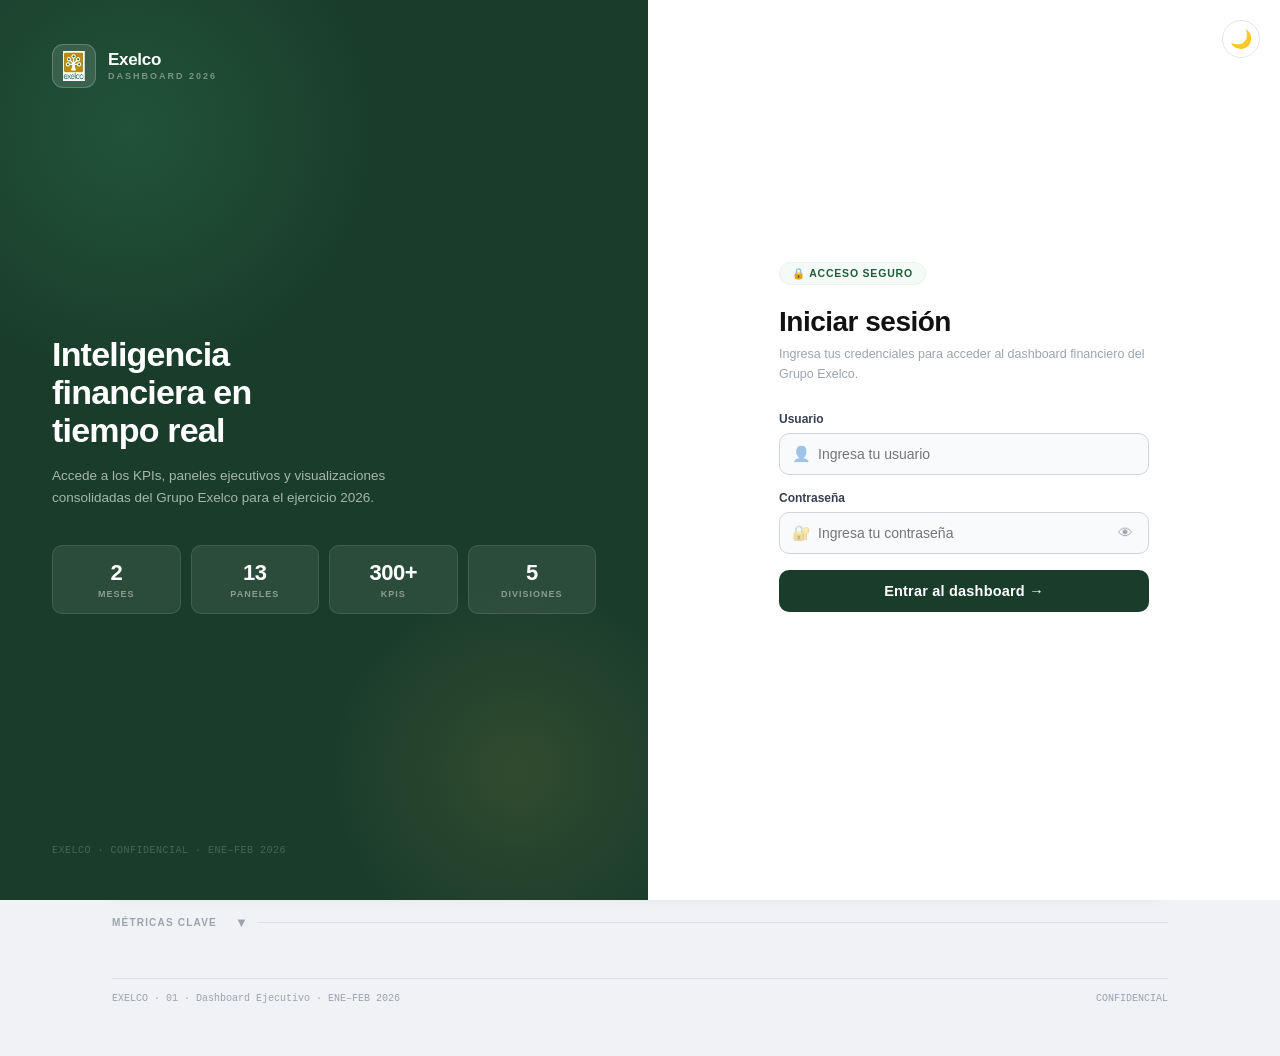
==== commit e99f5cae: "Add files via upload" ====
--- a/01_resumen.html
+++ b/01_resumen.html
@@ -5,6 +5,13 @@
 <link rel="icon" href="exelco.ico" type="image/x-icon">
 <title>01 · Dashboard Ejecutivo — Exelco 2026</title>
 <link rel="stylesheet" href="styles.css">
+<style>
+.sdiv{cursor:pointer;user-select:none;display:flex;align-items:center;justify-content:space-between}
+.sdiv .toggle-icon{font-size:13px;font-weight:700;margin-left:10px;transition:transform .25s}
+.sdiv.open .toggle-icon{transform:rotate(180deg)}
+.collapsible{overflow:hidden;transition:max-height .3s ease,opacity .3s ease;max-height:0;opacity:0}
+.collapsible.open{max-height:3000px;opacity:1}
+</style>
 <script src="auth.js"></script>
 <script src="chart.min.js"></script>
 </head>
@@ -72,10 +79,10 @@
       <div class="kpi cg"><div class="lb">Utilidad Neta</div><div class="vl">24,210</div><div class="dl pos">6.8% de ventas</div></div>
     </div>
     <div class="kpis kpis4">
-      <div class="kpi cgr"><div class="lb">Costo Directo</div><div class="vl">207,906</div><div class="dl neu">58.4% de ventas</div></div>
+      <div class="kpi cr"><div class="lb">Costo Directo</div><div class="vl">207,906</div><div class="dl neu">58.4% de ventas</div></div>
       <div class="kpi cg"><div class="lb">Margen de Contribución</div><div class="vl">148,263</div><div class="dl pos">41.6% de ventas</div></div>
-      <div class="kpi cgr"><div class="lb">Gastos Operativos</div><div class="vl">114,968</div><div class="dl neu">32.3% de ventas</div></div>
-      <div class="kpi cgr"><div class="lb">Tipo de Cambio Prom.</div><div class="vl">17.3310</div><div class="dl neu">MXN / USD</div></div>
+      <div class="kpi cgo"><div class="lb">Gastos Operativos</div><div class="vl">114,968</div><div class="dl neu">32.3% de ventas</div></div>
+      <div class="kpi cg"><div class="lb">Net Cash Flow</div><div class="vl">+14,234</div><div class="dl pos">▲ Flujo neto del mes</div></div>
     </div>
 
     <div class="cc">
@@ -94,8 +101,8 @@
       </div>
     </div>
 
-    <div class="sdiv">Métricas Clave</div>
-    <div class="g2">
+    <div class="sdiv" onclick="toggleDtl(this)">Métricas Clave <span class="toggle-icon">▼</span></div>
+    <div class="collapsible"><div class="g2">
       <div class="cc" style="margin-bottom:0">
         <div class="cc-head"><div><div class="ey">Enero 2026</div><h2>Estado de Resultados</h2></div></div>
         <div class="mrow"><span class="mk">Ventas Netas</span><span class="mv p">$356,169</span></div>
@@ -115,7 +122,7 @@
         <div class="mrow"><span class="mk">Inmobiliaria EU</span><span class="mv">$1,768 — 0.5%</span></div>
         <div class="mrow"><span class="mk" style="font-weight:700">Total</span><span class="mv p" style="color:#1a3d2b">$356,169</span></div>
       </div>
-    </div>
+    </div></div>
   </div>
 
   <!-- FEBRERO -->
@@ -127,10 +134,10 @@
       <div class="kpi cr"><div class="lb">Utilidad Neta</div><div class="vl">8,310</div><div class="dl neg">2.7% de ventas</div></div>
     </div>
     <div class="kpis kpis4">
-      <div class="kpi cgr"><div class="lb">Costo Directo</div><div class="vl">184,196</div><div class="dl neu">59.3% de ventas</div></div>
+      <div class="kpi cr"><div class="lb">Costo Directo</div><div class="vl">184,196</div><div class="dl neu">59.3% de ventas</div></div>
       <div class="kpi cg"><div class="lb">Margen de Contribución</div><div class="vl">126,397</div><div class="dl neg">40.7% de ventas</div></div>
-      <div class="kpi cgr"><div class="lb">Gastos Operativos</div><div class="vl">109,058</div><div class="dl neu">35.1% de ventas</div></div>
-      <div class="kpi cgr"><div class="lb">Tipo de Cambio Prom.</div><div class="vl">17.2193</div><div class="dl neg">▼ −0.65% vs Ene</div></div>
+      <div class="kpi cgo"><div class="lb">Gastos Operativos</div><div class="vl">109,058</div><div class="dl neu">35.1% de ventas</div></div>
+      <div class="kpi cr"><div class="lb">Net Cash Flow</div><div class="vl">−4,251</div><div class="dl neg">▼ Flujo neto del mes</div></div>
     </div>
 
     <div class="cc">
@@ -149,8 +156,8 @@
       </div>
     </div>
 
-    <div class="sdiv">Métricas Clave</div>
-    <div class="g2">
+    <div class="sdiv" onclick="toggleDtl(this)">Métricas Clave <span class="toggle-icon">▼</span></div>
+    <div class="collapsible"><div class="g2">
       <div class="cc" style="margin-bottom:0">
         <div class="cc-head"><div><div class="ey">Febrero 2026</div><h2>Estado de Resultados</h2></div></div>
         <div class="mrow"><span class="mk">Ventas Netas</span><span class="mv r">$310,593</span></div>
@@ -170,7 +177,7 @@
         <div class="mrow"><span class="mk">Inmobiliaria EU</span><span class="mv">$1,756 — 0.6%</span></div>
         <div class="mrow"><span class="mk" style="font-weight:700">Total</span><span class="mv r">$310,593</span></div>
       </div>
-    </div>
+    </div></div>
   </div>
 
   <!-- COMPARATIVO -->
@@ -198,8 +205,8 @@
       </div>
     </div>
 
-    <div class="sdiv">Tabla Comparativa Detallada</div>
-    <div class="cc">
+    <div class="sdiv" onclick="toggleDtl(this)">Tabla Comparativa Detallada <span class="toggle-icon">▼</span></div>
+    <div class="collapsible"><div class="cc">
       <table class="dtbl">
         <thead>
           <tr>
@@ -219,10 +226,10 @@
           <tr><td class="metric fw7">UAFIR</td><td style="text-align:right" class="ng fw7">33,295</td><td style="text-align:right" class="nr fw7">17,338</td><td style="text-align:right" class="nr fw7">−15,957</td><td style="text-align:right"><span class="badge r">−47.9%</span></td></tr>
           <tr><td class="metric">UAFIR FL</td><td style="text-align:right" class="ng">40,174</td><td style="text-align:right" class="nr">24,324</td><td style="text-align:right" class="nr">−15,850</td><td style="text-align:right"><span class="badge r">−39.5%</span></td></tr>
           <tr><td class="metric fw7">Utilidad Neta</td><td style="text-align:right" class="ng fw7">24,210</td><td style="text-align:right" class="nr fw7">8,310</td><td style="text-align:right" class="nr fw7">−15,900</td><td style="text-align:right"><span class="badge r">−65.7%</span></td></tr>
-          <tr><td class="metric">Tipo de Cambio</td><td style="text-align:right">17.3310</td><td style="text-align:right">17.2193</td><td style="text-align:right" class="nr">−0.1117</td><td style="text-align:right"><span class="badge r">−0.6%</span></td></tr>
+          <tr><td class="metric">Net Cash Flow</td><td style="text-align:right" class="ng">+14,234</td><td style="text-align:right" class="nr">−4,251</td><td style="text-align:right" class="nr">−18,485</td><td style="text-align:right"><span class="badge r">−129.9%</span></td></tr>
         </tbody>
       </table>
-    </div>
+    </div></div>
   </div>
 
   <div class="foot">
@@ -232,6 +239,13 @@
 </main>
 
 <script>
+function toggleDtl(hdr){
+  const panel=hdr.nextElementSibling;
+  const isOpen=panel.classList.contains('open');
+  panel.classList.toggle('open',!isOpen);
+  hdr.classList.toggle('open',!isOpen);
+}
+
 const G = {g800:'#1a3d2b',g700:'#1f5c37',g600:'#2e7d4f',gold:'#c9a84c',navy:'#1e3a5f',red:'#c0392b',gray:'#9ca3af'};
 
 // P&L waterfall helper
